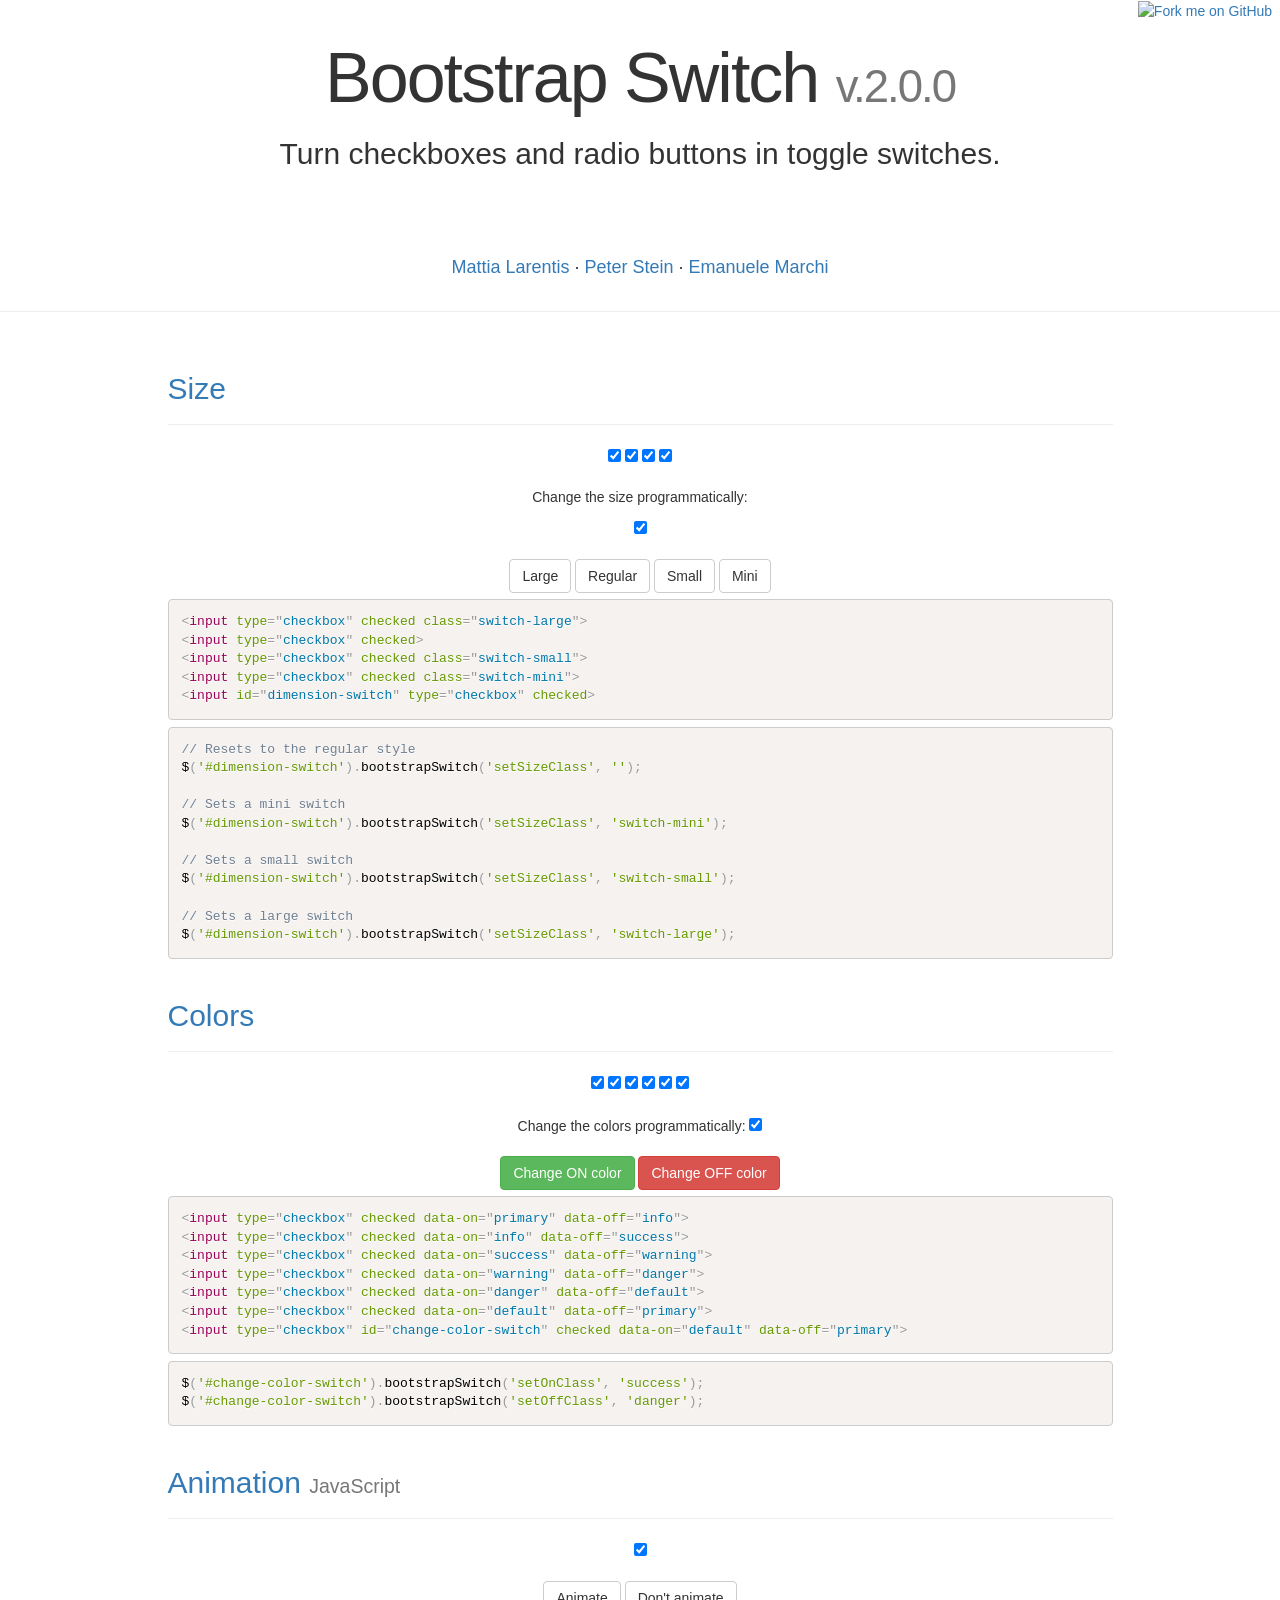
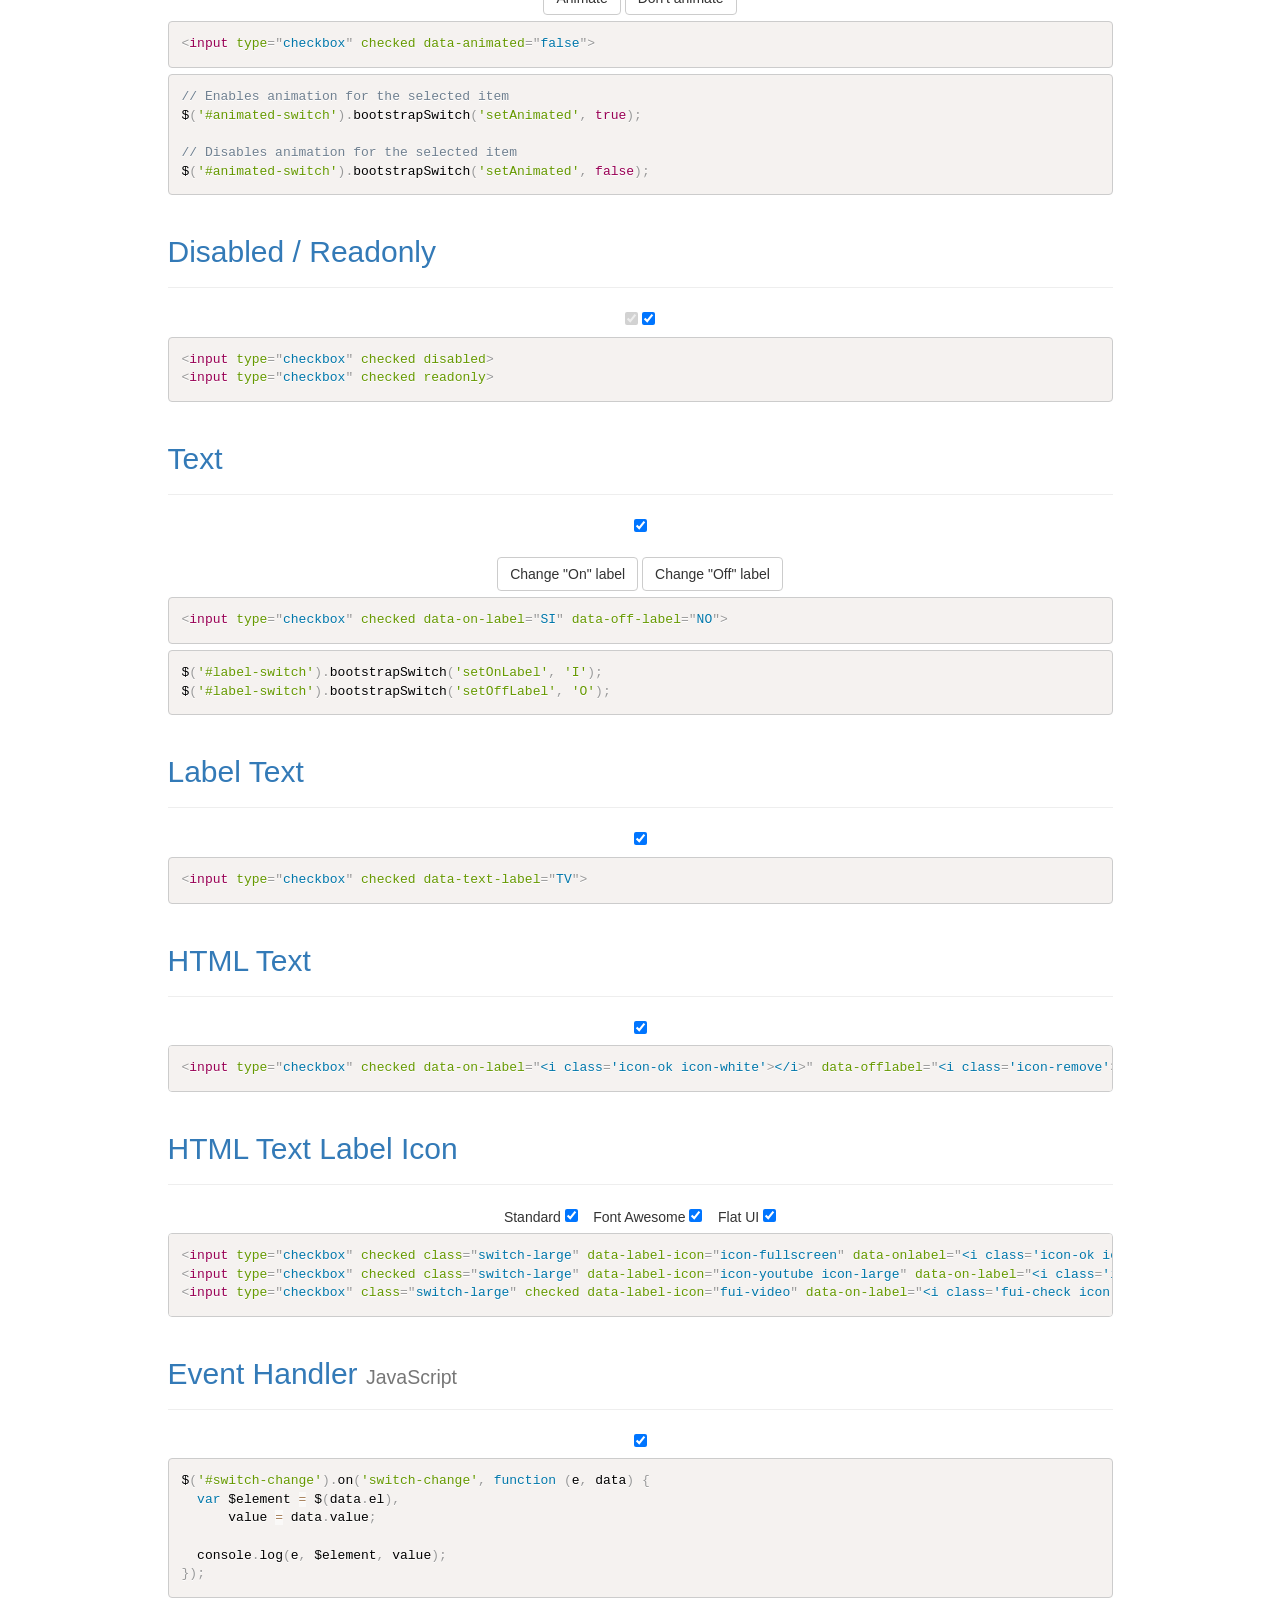
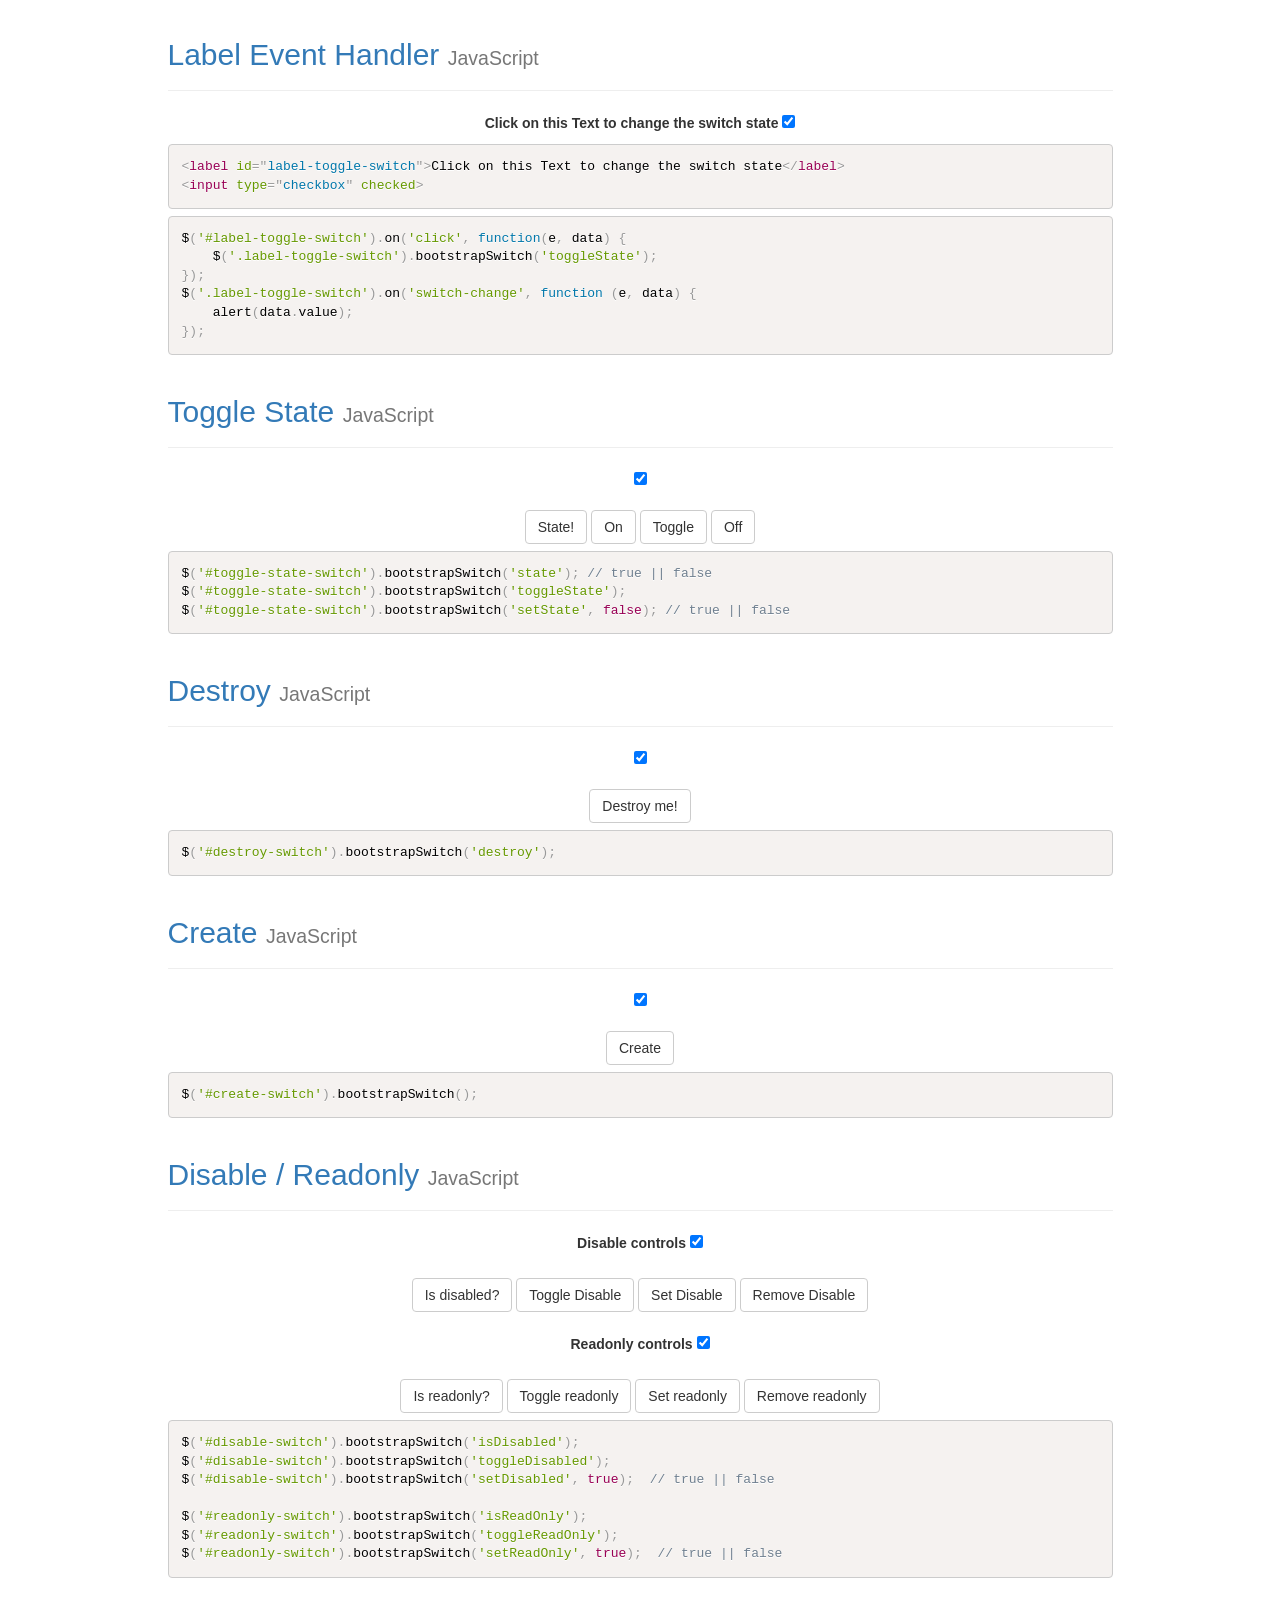
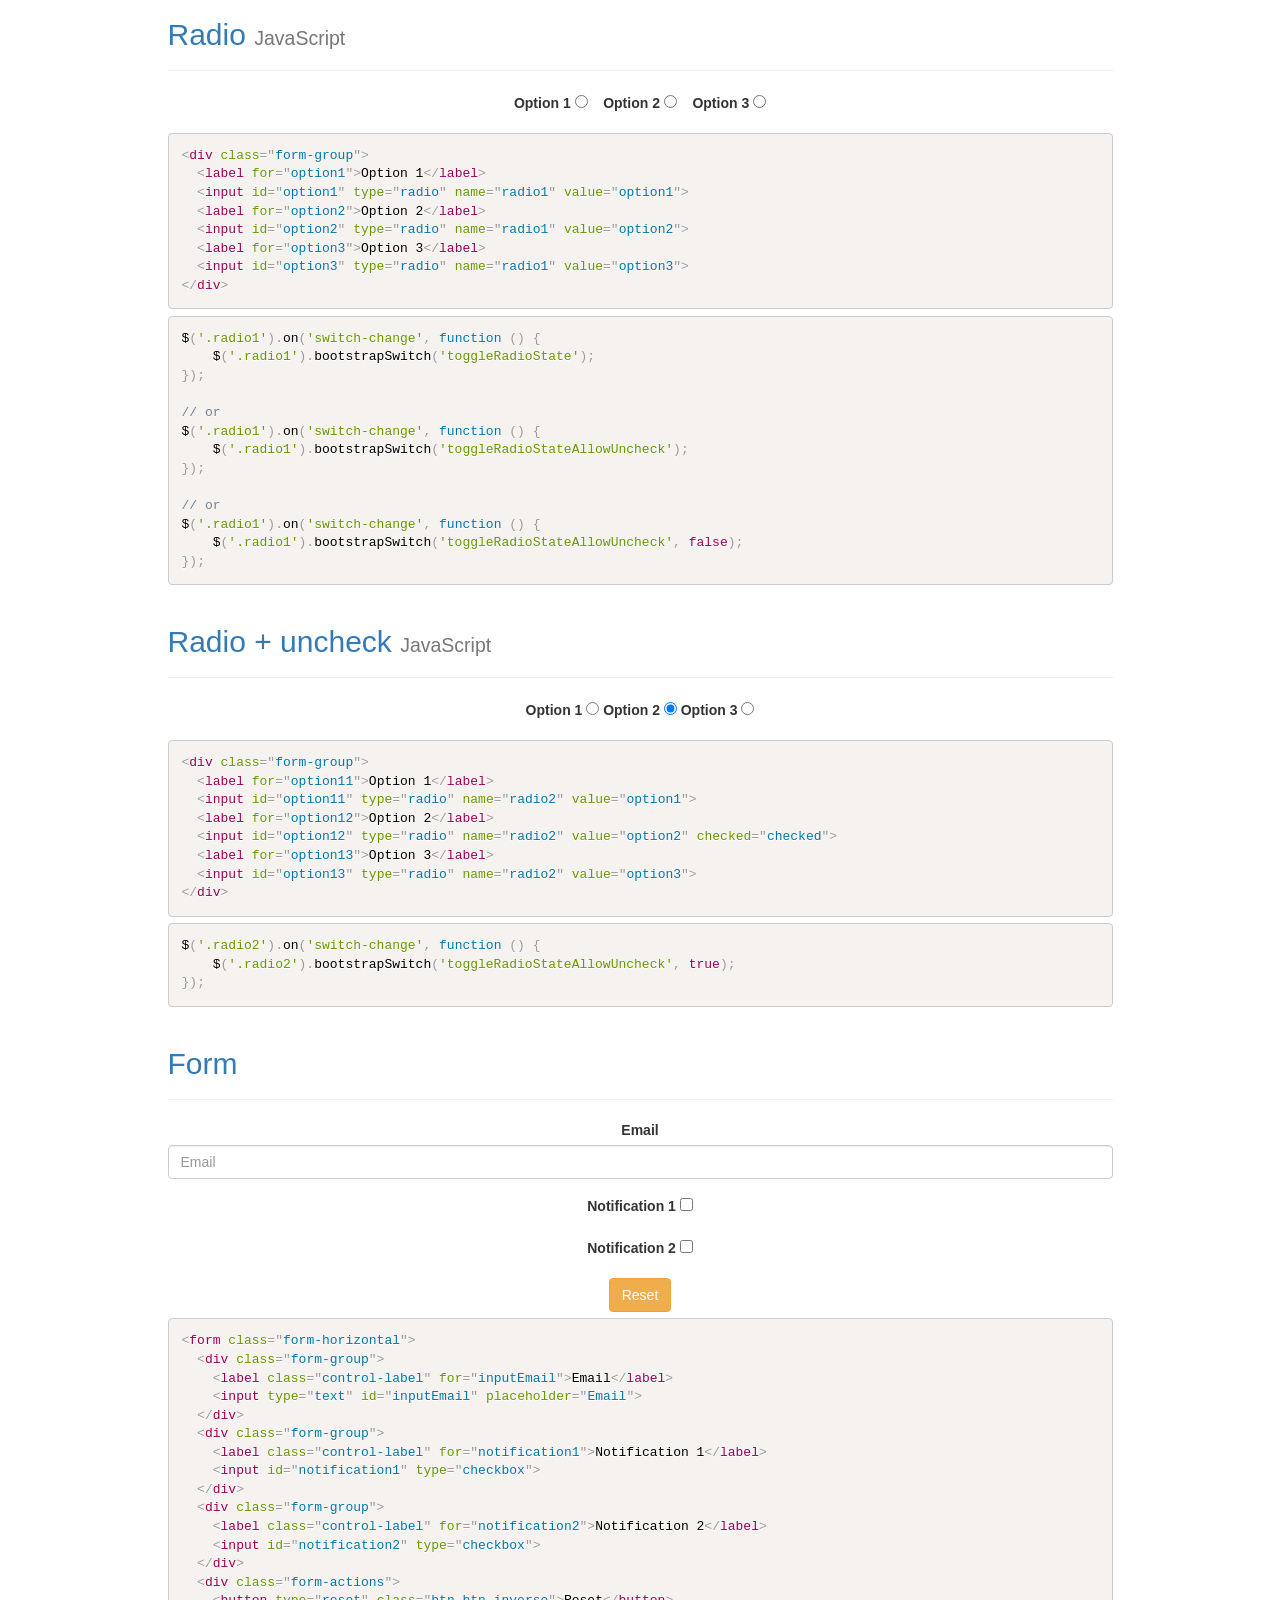
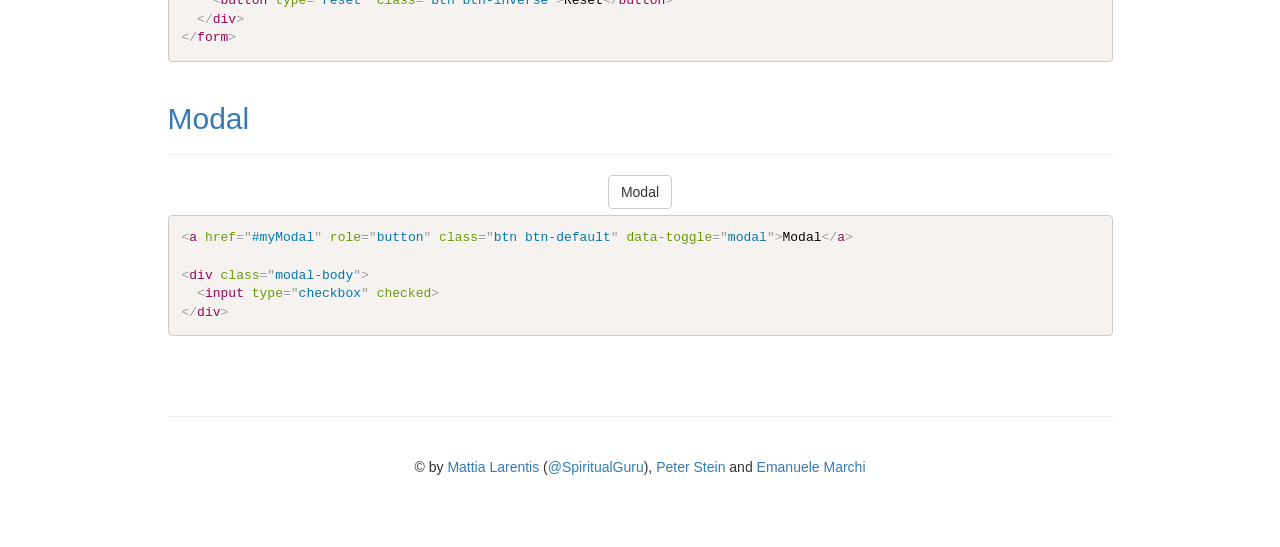
==== assets/bootstrap-switch-master/index.html @ 936e3fac "first commit with basic layout/architecture" ====
<!DOCTYPE html>
<html lang="en">
  <head>
    <meta charset="utf-8">
    <title>Bootstrap Switch by Mattia Larentis and Peter Stein</title>
    <meta name="description" content="Switches for radio buttons and checkboxes">
    <meta name="author" content="Mattia Larentis">
    <meta http-equiv="X-UA-Compatible" content="IE=edge,chrome=1" />
    <link rel="stylesheet" href="http://netdna.bootstrapcdn.com/bootstrap/3.0.3/css/bootstrap.min.css" />
    <link rel="stylesheet" href="build/css/bootstrap3/bootstrap-switch.css" />
    <link rel="stylesheet" href="http://netdna.bootstrapcdn.com/font-awesome/3.2.1/css/font-awesome.css">
    <link rel="stylesheet" href="http://bdmdesign.github.io/bootstrap-switch/static/stylesheets/flat-ui-fonts.css">
    <link rel="stylesheet" href="docs/vendor/prism.css">
    <link rel="stylesheet" href="docs/index.css">
    <script>
    var _gaq = _gaq || [];
    _gaq.push(['_setAccount', 'UA-43092768-1']);
    _gaq.push(['_trackPageview']);
    (function () {
      var ga = document.createElement('script');
      ga.type = 'text/javascript';
      ga.async = true;
      ga.src = ('https:' == document.location.protocol ? 'https://ssl' : 'http://www') + '.google-analytics.com/ga.js';
      var s = document.getElementsByTagName('script')[0];
      s.parentNode.insertBefore(ga, s);
    })();
    </script>
  </head>
  <body>
    <a href="https://github.com/nostalgiaz/bootstrap-switch" id="github"><img src="https://s3.amazonaws.com/github/ribbons/forkme_right_gray_6d6d6d.png" alt="Fork me on GitHub">
    </a>
    <header class="header">
      <div class="container">
        <h1>Bootstrap Switch <span class="small">v.2.0.0</span></h1>
        <h2>Turn checkboxes and radio buttons in toggle switches.</h2>
        <br>
        <iframe src="http://ghbtns.com/github-btn.html?user=nostalgiaz&amp;repo=bootstrap-switch&amp;type=watch&amp;count=true" allowtransparency="true" frameborder="0" scrolling="0" width="120" height="30"></iframe>
        <iframe src="http://ghbtns.com/github-btn.html?user=nostalgiaz&amp;repo=bootstrap-switch&amp;type=fork&amp;count=true" allowtransparency="true" frameborder="0" scrolling="0" width="110" height="30"></iframe>
        <iframe src="http://ghbtns.com/github-btn.html?user=nostalgiaz&amp;type=follow&amp;count=true" allowtransparency="true" frameborder="0" scrolling="0" width="190" height="30"></iframe>
        <iframe src="http://ghbtns.com/github-btn.html?user=LostCrew&amp;type=follow&amp;count=true" allowtransparency="true" frameborder="0" scrolling="0" width="170" height="30"></iframe>
        <iframe src="http://ghbtns.com/github-btn.html?user=BdMdesigN&amp;type=follow&amp;count=true" allowtransparency="true" frameborder="0" scrolling="0" width="170" height="30"></iframe>
        <br>
        <br>
        <p class="people">
          <a href="http://larentis.eu" target="_blank">Mattia Larentis</a> · <a href="http://www.bdmdesign.org/" target="_blank">Peter Stein</a> · <a href="http://www.lostcrew.it" target="_blank">Emanuele Marchi</a>
        </p>
      </div>
    </header>
    <hr>
    <div class="container">
    <div class="row">
      <div class="col-sm-10 col-sm-offset-1">
        <div class="page-header">
          <h2><a name="size" class="anchor" href="#size">Size</a></h2>
        </div>
        <div class="bs-docs-example">
          <input type="checkbox" checked class="switch-large">
          <input type="checkbox" checked>
          <input type="checkbox" checked class="switch-small">
          <input type="checkbox" checked class="switch-mini">
          <br>
          <br>
          <p>Change the size programmatically:</p>
          <input type="checkbox" id="dimension-switch" checked>
          <br>
          <br>
          <button id="btn-size-large-switch" class="btn btn-default">Large</button>
          <button id="btn-size-regular-switch" class="btn btn-default">Regular</button>
          <button id="btn-size-small-switch" class="btn btn-default">Small</button>
          <button id="btn-size-mini-switch" class="btn btn-default">Mini</button>
          <br>
        </div>
        <pre class="language-markup"><code>&lt;input type="checkbox" checked class="switch-large">
&lt;input type="checkbox" checked>
&lt;input type="checkbox" checked class="switch-small">
&lt;input type="checkbox" checked class="switch-mini">
&lt;input id="dimension-switch" type="checkbox" checked></code></pre>
        <pre class="language-javascript"><code>// Resets to the regular style
$('#dimension-switch').bootstrapSwitch('setSizeClass', '');

// Sets a mini switch
$('#dimension-switch').bootstrapSwitch('setSizeClass', 'switch-mini');

// Sets a small switch
$('#dimension-switch').bootstrapSwitch('setSizeClass', 'switch-small');

// Sets a large switch
$('#dimension-switch').bootstrapSwitch('setSizeClass', 'switch-large');</code></pre>
        <div class="page-header">
          <h2><a name="colors" class="anchor" href="#colors">Colors</a></h2>
        </div>
        <div class="bs-docs-example">
          <input type="checkbox" checked data-on="primary" data-off="info">
          <input type="checkbox" checked data-on="info" data-off="success">
          <input type="checkbox" checked data-on="success" data-off="warning">
          <input type="checkbox" checked data-on="warning" data-off="danger">
          <input type="checkbox" checked data-on="danger" data-off="default">
          <input type="checkbox" checked data-on="default" data-off="primary">
          <br>
          <br>
          <span>Change the colors programmatically:</span>
          <input type="checkbox" id="change-color-switch" checked data-on="default" data-off="primary">
          <br>
          <br>
          <button id="btn-color-on-switch" class="btn btn-success">Change ON color</button>
          <button id="btn-color-off-switch" class="btn btn-danger">Change OFF color</button>
        </div>
        <pre class="language-markup"><code>&lt;input type="checkbox" checked data-on="primary" data-off="info">
&lt;input type="checkbox" checked data-on="info" data-off="success">
&lt;input type="checkbox" checked data-on="success" data-off="warning">
&lt;input type="checkbox" checked data-on="warning" data-off="danger">
&lt;input type="checkbox" checked data-on="danger" data-off="default">
&lt;input type="checkbox" checked data-on="default" data-off="primary">
&lt;input type="checkbox" id="change-color-switch" checked data-on="default" data-off="primary"></code></pre>
        <pre class="language-javascript"><code>$('#change-color-switch').bootstrapSwitch('setOnClass', 'success');
$('#change-color-switch').bootstrapSwitch('setOffClass', 'danger');</code></pre>
          <div class="page-header">
            <h2><a name="animation" class="anchor" href="#animation">Animation <small>JavaScript</small></a></h2>
          </div>
          <div class="bs-docs-example">
            <input type="checkbox" id="animated-switch" checked data-animated="false">
            <br>
            <br>
            <button id="btn-animate-switch" class="btn btn-default">Animate</button>
            <button id="btn-dont-animate-switch" class="btn btn-default">Don't animate</button>
          </div>
          <pre class="language-markup"><code>&lt;input type="checkbox" checked data-animated="false"></code></pre>
         <pre class="language-javascript"><code>// Enables animation for the selected item
$('#animated-switch').bootstrapSwitch('setAnimated', true);

// Disables animation for the selected item
$('#animated-switch').bootstrapSwitch('setAnimated', false);</code></pre>
          <div class="page-header">
            <h2><a name="disabled" class="anchor" href="#disabled">Disabled / Readonly</a></h2>
          </div>
          <div class="bs-docs-example">
            <input type="checkbox" checked disabled>
            <input type="checkbox" checked readonly>
          </div>
          <pre class="language-markup"><code>&lt;input type="checkbox" checked disabled>
&lt;input type="checkbox" checked readonly></code></pre>
          <div class="page-header">
            <h2><a name="text" class="anchor" href="#text">Text</a></h2>
          </div>
          <div class="bs-docs-example">
            <input type="checkbox" id="label-switch" checked data-on-label="SI" data-off-label="NO">
            <br>
            <br>
            <button id="btn-label-on-switch" class="btn btn-default">Change "On" label</button>
            <button id="btn-label-off-switch" class="btn btn-default">Change "Off" label</button>
          </div>
          <pre class="language-markup"><code>&lt;input type="checkbox" checked data-on-label="SI" data-off-label="NO"></code></pre>
         <pre class="language-javascript"><code>$('#label-switch').bootstrapSwitch('setOnLabel', 'I');
$('#label-switch').bootstrapSwitch('setOffLabel', 'O');</code></pre>
          <div class="page-header">
            <h2><a name="label-text" class="anchor" href="#label-text">Label Text</a></h2>
          </div>
          <div class="bs-docs-example">
            <input type="checkbox" checked data-text-label="TV">
          </div>
          <pre class="language-markup"><code>&lt;input type="checkbox" checked data-text-label="TV"></code></pre>
         <div class="page-header">
           <h2><a name="html-text" class="anchor" href="#html-text">HTML Text</a></h2>
          </div>
          <div class="bs-docs-example">
            <input type="checkbox" checked data-on-label="<i class='icon-ok icon-white'></i>" data-off-label="<i class='icon-remove'></i>">
          </div>
          <pre class="language-markup"><code>&lt;input type="checkbox" checked data-on-label="&lt;i class='icon-ok icon-white'>&lt;/i>" data-offlabel="&lt;i class='icon-remove'>&lt;/i>"></code></pre>
          <div class="page-header">
            <h2><a name="html-text-label-icon" class="anchor" href="#html-text-label-icon">HTML Text Label Icon</a></h2>
          </div>
          <div class="bs-docs-example">
            Standard <input type="checkbox" checked class="switch-large" data-label-icon="icon-fullscreen" data-on-label="<i class='icon-ok icon-white'></i>" data-off-label="<i class='icon-remove'></i>"> &nbsp;&nbsp;
            Font Awesome <input type="checkbox" checked class="switch-large" data-label-icon="icon-youtube icon-large" data-on-label="<i class='icon-thumbs-up icon-white'></i>" data-off-label="<i class='icon-thumbs-down'></i>"> &nbsp;&nbsp;
            Flat UI <input type="checkbox" class="switch-large" checked data-label-icon="fui-video" data-on-label="<i class='fui-check icon-white'></i>" data-off-label="<i class='fui-cross'></i>">
          </div>
          <pre class="language-markup"><code>&lt;input type="checkbox" checked class="switch-large" data-label-icon="icon-fullscreen" data-onlabel="&lt;i class='icon-ok icon-white'>&lt;/i>" data-off-label="&lt;i class='icon-remove'>&lt;/i>">
&lt;input type="checkbox" checked class="switch-large" data-label-icon="icon-youtube icon-large" data-on-label="&lt;i class='icon-thumbs-up icon-white'>&lt;/i>" data-off-label="&lt;i class='icon-thumbs-down'>&lt;/i>">
&lt;input type="checkbox" class="switch-large" checked data-label-icon="fui-video" data-on-label="&lt;i class='fui-check icon-white'>&lt;/i>" data-off-label="&lt;i class='fui-cross'>&lt;/i>"></code></pre>
          <div class="page-header">
            <h2><a name="event-handler-javascript" class="anchor" href="#event-handler-javascript">Event Handler <small>JavaScript</small></a></h2>
          </div>
          <div class="bs-docs-example">
            <input type="checkbox" id="switch-change" checked>
          </div>
          <pre class="language-javascript"><code>$('#switch-change').on('switch-change', function (e, data) {
  var $element = $(data.el),
      value = data.value;

  console.log(e, $element, value);
});</code></pre>
          <div class="page-header">
            <h2><a name="label-event-handler-javascript" class="anchor" href="#label-event-handler-javascript">Label Event Handler <small>JavaScript</small></a></h2>
          </div>
          <div class="bs-docs-example">
            <label id="label-toggle-switch">Click on this Text to change the switch state</label>
            <input type="checkbox" checked class="label-toggle-switch">
          </div>
          <pre class="language-markup"><code>&lt;label id="label-toggle-switch">Click on this Text to change the switch state&lt;/label>
&lt;input type="checkbox" checked></code></pre>
          <pre class="language-javascript"><code>$('#label-toggle-switch').on('click', function(e, data) {
    $('.label-toggle-switch').bootstrapSwitch('toggleState');
});
$('.label-toggle-switch').on('switch-change', function (e, data) {
    alert(data.value);
});</code></pre>
          <div class="page-header">
            <h2><a name="toggle-state" class="anchor" href="#toggle-state">Toggle State <small>JavaScript</small></a></h2>
          </div>
          <div class="bs-docs-example">
            <input type="checkbox" id="toggle-state-switch" checked>
            <br>
            <br>
            <div id="toggle-state-switch-button-state" class="btn btn-default">State!</div>
            <div id="toggle-state-switch-button-on" class="btn btn-default">On</div>
            <div id="toggle-state-switch-button" class="btn btn-default">Toggle</div>
            <div id="toggle-state-switch-button-off" class="btn btn-default">Off</div>
          </div>
          <pre class="language-javascript"><code>$('#toggle-state-switch').bootstrapSwitch('state'); // true || false
$('#toggle-state-switch').bootstrapSwitch('toggleState');
$('#toggle-state-switch').bootstrapSwitch('setState', false); // true || false</code></pre>
          <div class="page-header">
            <h2><a name="destroy" class="anchor" href="#destroy">Destroy <small>JavaScript</small></a></h2>
          </div>
          <div class="bs-docs-example">
            <input type="checkbox" id="destroy-switch" checked >
            <br>
            <br>
            <button id="btn-destroy-switch" class="btn btn-default">Destroy me!</button>
          </div>
          <pre class="language-javascript"><code>$('#destroy-switch').bootstrapSwitch('destroy');</code></pre>
          <div class="page-header">
            <h2><a name="create" class="anchor" href="#create">Create <small>JavaScript</small></a></h2>
          </div>
          <div class="bs-docs-example">
            <input id="create-switch" type="checkbox" checked>
            <br>
            <br>
            <div id="btn-create" class="btn btn-default">Create</div>
          </div>
          <pre class="language-javascript"><code>$('#create-switch').bootstrapSwitch();</code></pre>
          <div class="page-header">
            <h2><a name="disabled-javascript" class="anchor" href="#disabled-javascript">Disable / Readonly <small>JavaScript</small></a></h2>
          </div>
          <div class="bs-docs-example">
            <label for="disable-switch">Disable controls</label>
            <input type="checkbox" id="disable-switch" checked>
            <br>
            <br>
            <button id="btn-disable-is" class="btn btn-default">Is disabled?</button>
            <button id="btn-disable-toggle" class="btn btn-default">Toggle Disable</button>
            <button id="btn-disable-set" class="btn btn-default">Set Disable</button>
            <button id="btn-disable-remove" class="btn btn-default">Remove Disable</button>
            <br>
            <br>
            <label for="readonly-switch">Readonly controls</label>
            <input type="checkbox" id="readonly-switch" checked>
            <br>
            <br>
            <button id="btn-readonly-is" class="btn btn-default">Is readonly?</button>
            <button id="btn-readonly-toggle" class="btn btn-default">Toggle readonly</button>
            <button id="btn-readonly-set" class="btn btn-default">Set readonly</button>
            <button id="btn-readonly-remove" class="btn btn-default">Remove readonly</button>
          </div>
          <pre class="language-javascript"><code>$('#disable-switch').bootstrapSwitch('isDisabled');
$('#disable-switch').bootstrapSwitch('toggleDisabled');
$('#disable-switch').bootstrapSwitch('setDisabled', true);  // true || false

$('#readonly-switch').bootstrapSwitch('isReadOnly');
$('#readonly-switch').bootstrapSwitch('toggleReadOnly');
$('#readonly-switch').bootstrapSwitch('setReadOnly', true);  // true || false</code></pre>
          <div class="page-header">
            <h2><a name="radio-javascript" class="anchor" href="#radio-javascript">Radio <small>JavaScript</small></a></h2>
          </div>
          <div class="bs-docs-example">
            <div class="form-group">
              <label for="option1">Option 1</label>
              <input id="option1" type="radio" name="radio1" value="option1" class="radio1 radio-no-uncheck"> &nbsp;&nbsp;
              <label for="option2">Option 2</label>
              <input id="option2" type="radio" name="radio1" value="option2" class="radio1 radio-no-uncheck"> &nbsp;&nbsp;
              <label for="option3">Option 3</label>
              <input id="option3" type="radio" name="radio1" value="option3" class="radio1 radio-no-uncheck">
            </div>
          </div>
          <pre class="language-markup"><code>&lt;div class="form-group">
  &lt;label for="option1">Option 1&lt;/label>
  &lt;input id="option1" type="radio" name="radio1" value="option1">
  &lt;label for="option2">Option 2&lt;/label>
  &lt;input id="option2" type="radio" name="radio1" value="option2">
  &lt;label for="option3">Option 3&lt;/label>
  &lt;input id="option3" type="radio" name="radio1" value="option3">
&lt;/div></code></pre>
          <pre class="language-javascript"><code>$('.radio1').on('switch-change', function () {
    $('.radio1').bootstrapSwitch('toggleRadioState');
});

// or
$('.radio1').on('switch-change', function () {
    $('.radio1').bootstrapSwitch('toggleRadioStateAllowUncheck');
});

// or
$('.radio1').on('switch-change', function () {
    $('.radio1').bootstrapSwitch('toggleRadioStateAllowUncheck', false);
});</code></pre>
          <div class="page-header">
            <h2><a name="radio-javascript-allow-uncheck" class="anchor" href="#radio-javascript-allow-uncheck">Radio + uncheck <small>JavaScript</small></a></h2>
          </div>
          <div class="bs-docs-example">
            <div class="form-group">
              <label for="option11">Option 1</label>
              <input id="option11" type="radio" name="radio2" value="option11" class="radio2">
              <label for="option12">Option 2</label>
              <input id="option12" type="radio" name="radio2" value="option12" checked="checked" class="radio2">
              <label for="option13">Option 3</label>
              <input id="option13" type="radio" name="radio2" value="option13" class="radio2">
            </div>
          </div>
          <pre class="language-markup"><code>&lt;div class="form-group">
  &lt;label for="option11">Option 1&lt;/label>
  &lt;input id="option11" type="radio" name="radio2" value="option1">
  &lt;label for="option12">Option 2&lt;/label>
  &lt;input id="option12" type="radio" name="radio2" value="option2" checked="checked">
  &lt;label for="option13">Option 3&lt;/label>
  &lt;input id="option13" type="radio" name="radio2" value="option3">
&lt;/div></code></pre>
          <pre class="language-javascript"><code>$('.radio2').on('switch-change', function () {
    $('.radio2').bootstrapSwitch('toggleRadioStateAllowUncheck', true);
});</code></pre>
          <div class="page-header">
            <h2><a name="form" class="anchor" href="#form">Form</a></h2>
          </div>
          <div class="bs-docs-example">
            <form class="clearfix" role="form">
              <div class="form-group">
                <label class="control-label" for="inputEmail">Email</label>
                <input type="text" id="inputEmail" placeholder="Email" class="form-control">
              </div>
              <div class="form-group">
                <label class="control-label" for="notification1">Notification 1</label>
                <input id="notification1" type="checkbox">
              </div>
              <div class="form-group">
                <label class="control-label" for="notification2">Notification 2</label>
                <input id="notification2" type="checkbox">
              </div>
              <div class="form-actions">
                <button type="reset" class="btn btn-default btn-warning">Reset</button>
              </div>
            </form>
            <div ></div>
          </div>
          <pre class="language-markup"><code>&lt;form class="form-horizontal">
  &lt;div class="form-group">
    &lt;label class="control-label" for="inputEmail">Email&lt;/label>
    &lt;input type="text" id="inputEmail" placeholder="Email">
  &lt;/div>
  &lt;div class="form-group">
    &lt;label class="control-label" for="notification1">Notification 1&lt;/label>
    &lt;input id="notification1" type="checkbox">
  &lt;/div>
  &lt;div class="form-group">
    &lt;label class="control-label" for="notification2">Notification 2&lt;/label>
    &lt;input id="notification2" type="checkbox">
  &lt;/div>
  &lt;div class="form-actions">
    &lt;button type="reset" class="btn btn-inverse">Reset&lt;/button>
  &lt;/div>
&lt;/form></code></pre>
        <div class="page-header">
          <h2><a name="modal" class="anchor" href="#modal">Modal</a></h2>
        </div>
        <div class="bs-docs-example">
          <a href="#myModal" role="button" class="btn btn-default" data-toggle="modal">Modal</a>
        </div>
        <pre class="language-markup"><code>&lt;a href="#myModal" role="button" class="btn btn-default" data-toggle="modal">Modal&lt;/a>

&lt;div class="modal-body">
  &lt;input type="checkbox" checked>
&lt;/div></code></pre>
        <footer class="footer">
          <p>&copy; by <a href="http://larentis.eu" target="_blank">Mattia Larentis</a> (<a href="https://twitter.com/SpiritualGuru">@SpiritualGuru</a>), <a href="http://www.bdmdesign.org/" target="_blank">Peter Stein</a> and <a href="http://www.lostcrew.it/" target="_blank">Emanuele Marchi</a></p>
        </footer>
      </div>
    </div>
  </div>
  <div id="myModal" class="modal fade" tabindex="-1" role="dialog" aria-hidden="true">
    <div class="modal-dialog">
      <div class="modal-content">
        <div class="modal-header">
          <button type="button" class="close" data-dismiss="modal" aria-hidden="true">&times;</button>
          <h3>Modal</h3>
        </div>
        <div class="modal-body">
          <input type="checkbox" checked>
        </div>
        <div class="modal-footer">
          <button class="btn btn-default" data-dismiss="modal" aria-hidden="true">Close</button>
        </div>
      </div>
    </div>
  </div>
  <script src="http://ajax.googleapis.com/ajax/libs/jquery/1.9.1/jquery.min.js"></script>
  <script src="http://netdna.bootstrapcdn.com/bootstrap/3.0.3/js/bootstrap.min.js"></script>
  <script src="build/js/bootstrap-switch.js"></script>
  <script src="docs/vendor/prism.js"></script>
  <script src="docs/index.js"></script>
  </body>
</html>
---- assets/bootstrap-switch-master/docs/vendor/prism.css ----
/**
 * prism.js default theme for JavaScript, CSS and HTML
 * Based on dabblet (http://dabblet.com)
 * @author Lea Verou
 */

code[class*="language-"],
pre[class*="language-"] {
  color: black;
  text-shadow: 0 1px white;
  font-family: Consolas, Monaco, 'Andale Mono', monospace;
  direction: ltr;
  text-align: left;
  white-space: pre;
  word-spacing: normal;

  -moz-tab-size: 4;
  -o-tab-size: 4;
  tab-size: 4;

  -webkit-hyphens: none;
  -moz-hyphens: none;
  -ms-hyphens: none;
  hyphens: none;
}

@media print {
  code[class*="language-"],
  pre[class*="language-"] {
    text-shadow: none;
  }
}

/* Code blocks */
pre[class*="language-"] {
  padding: 1em;
  margin: .5em 0;
  overflow: auto;
}

:not(pre) > code[class*="language-"],
pre[class*="language-"] {
  background: #f5f2f0;
}

/* Inline code */
:not(pre) > code[class*="language-"] {
  padding: .1em;
  border-radius: .3em;
}

.token.comment,
.token.prolog,
.token.doctype,
.token.cdata {
  color: slategray;
}

.token.punctuation {
  color: #999;
}

.namespace {
  opacity: .7;
}

.token.property,
.token.tag,
.token.boolean,
.token.number {
  color: #905;
}

.token.selector,
.token.attr-name,
.token.string {
  color: #690;
}

.token.operator,
.token.entity,
.token.url,
.language-css .token.string,
.style .token.string {
  color: #a67f59;
  background: hsla(0,0%,100%,.5);
}

.token.atrule,
.token.attr-value,
.token.keyword {
  color: #07a;
}


.token.regex,
.token.important {
  color: #e90;
}

.token.important {
  font-weight: bold;
}

.token.entity {
  cursor: help;
}
---- assets/bootstrap-switch-master/docs/index.css ----
body {
  padding-top: 20px;
  padding-bottom: 20px;
  text-align: center;
}

h1 {
  font-size: 5em;
  letter-spacing: -2px;
}

.header {
}

.people {
  font-size: 18px;
}

.page-header {
  text-align: left;
}

#github {
  display: block;
  position: fixed;
  width: 150px;
  height: 150px;
  top: 0;
  right: 0;
  z-index: 150;
}

.footer {
  border-top: 1px solid #eee;
  margin-top: 80px;
  padding-top: 40px;
  padding-bottom: 40px;
}
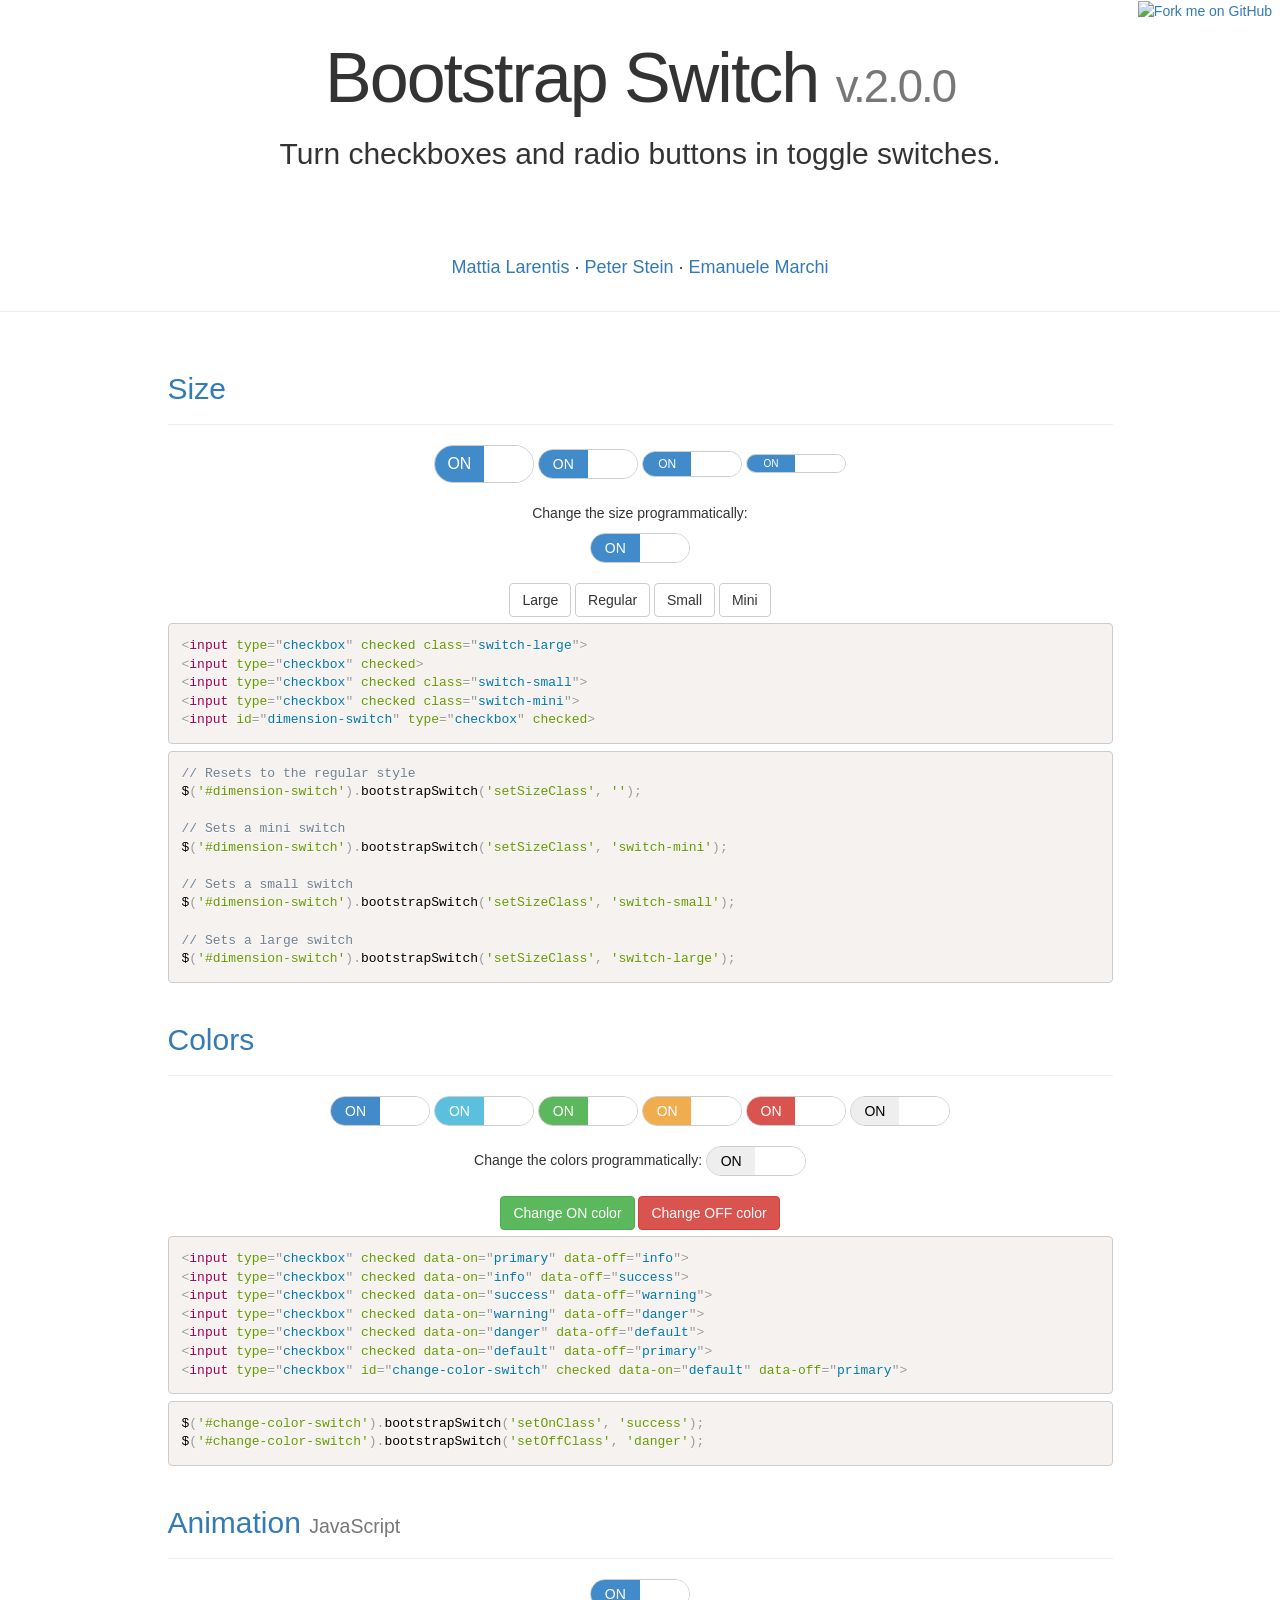
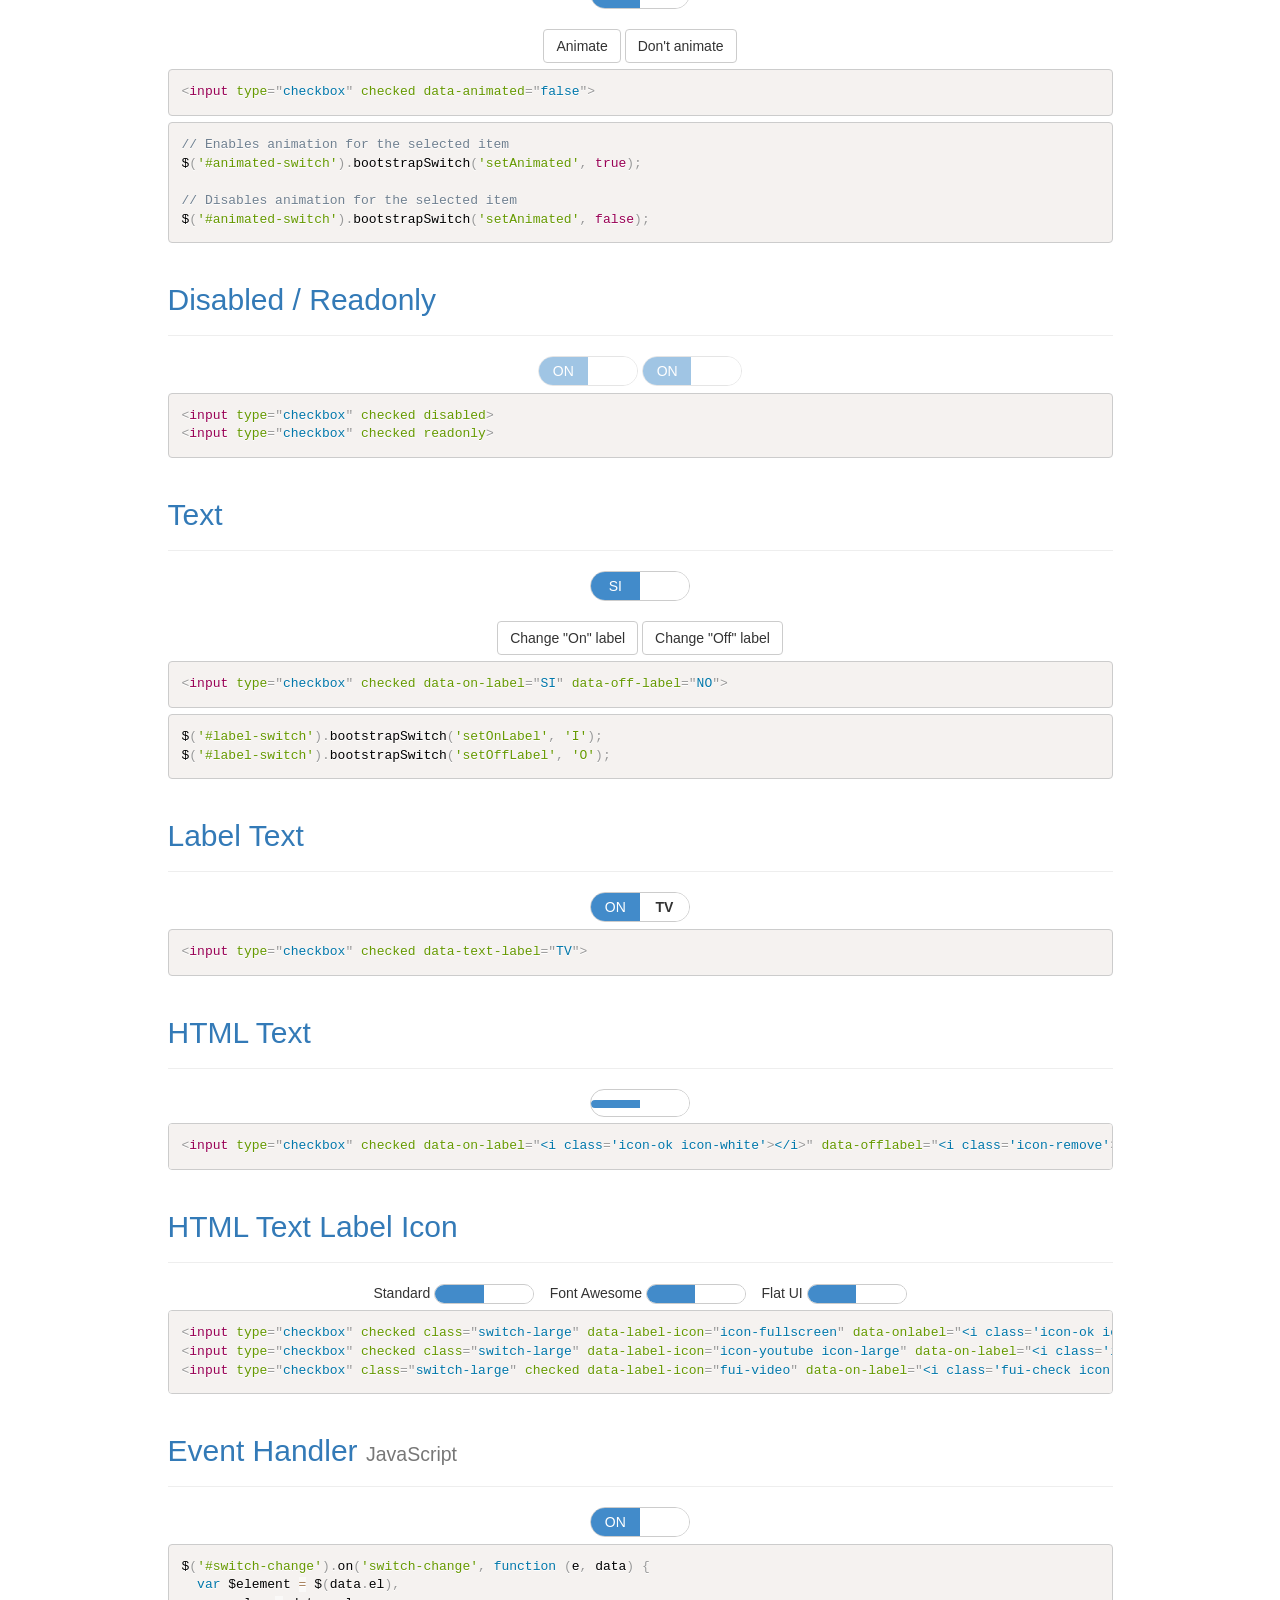
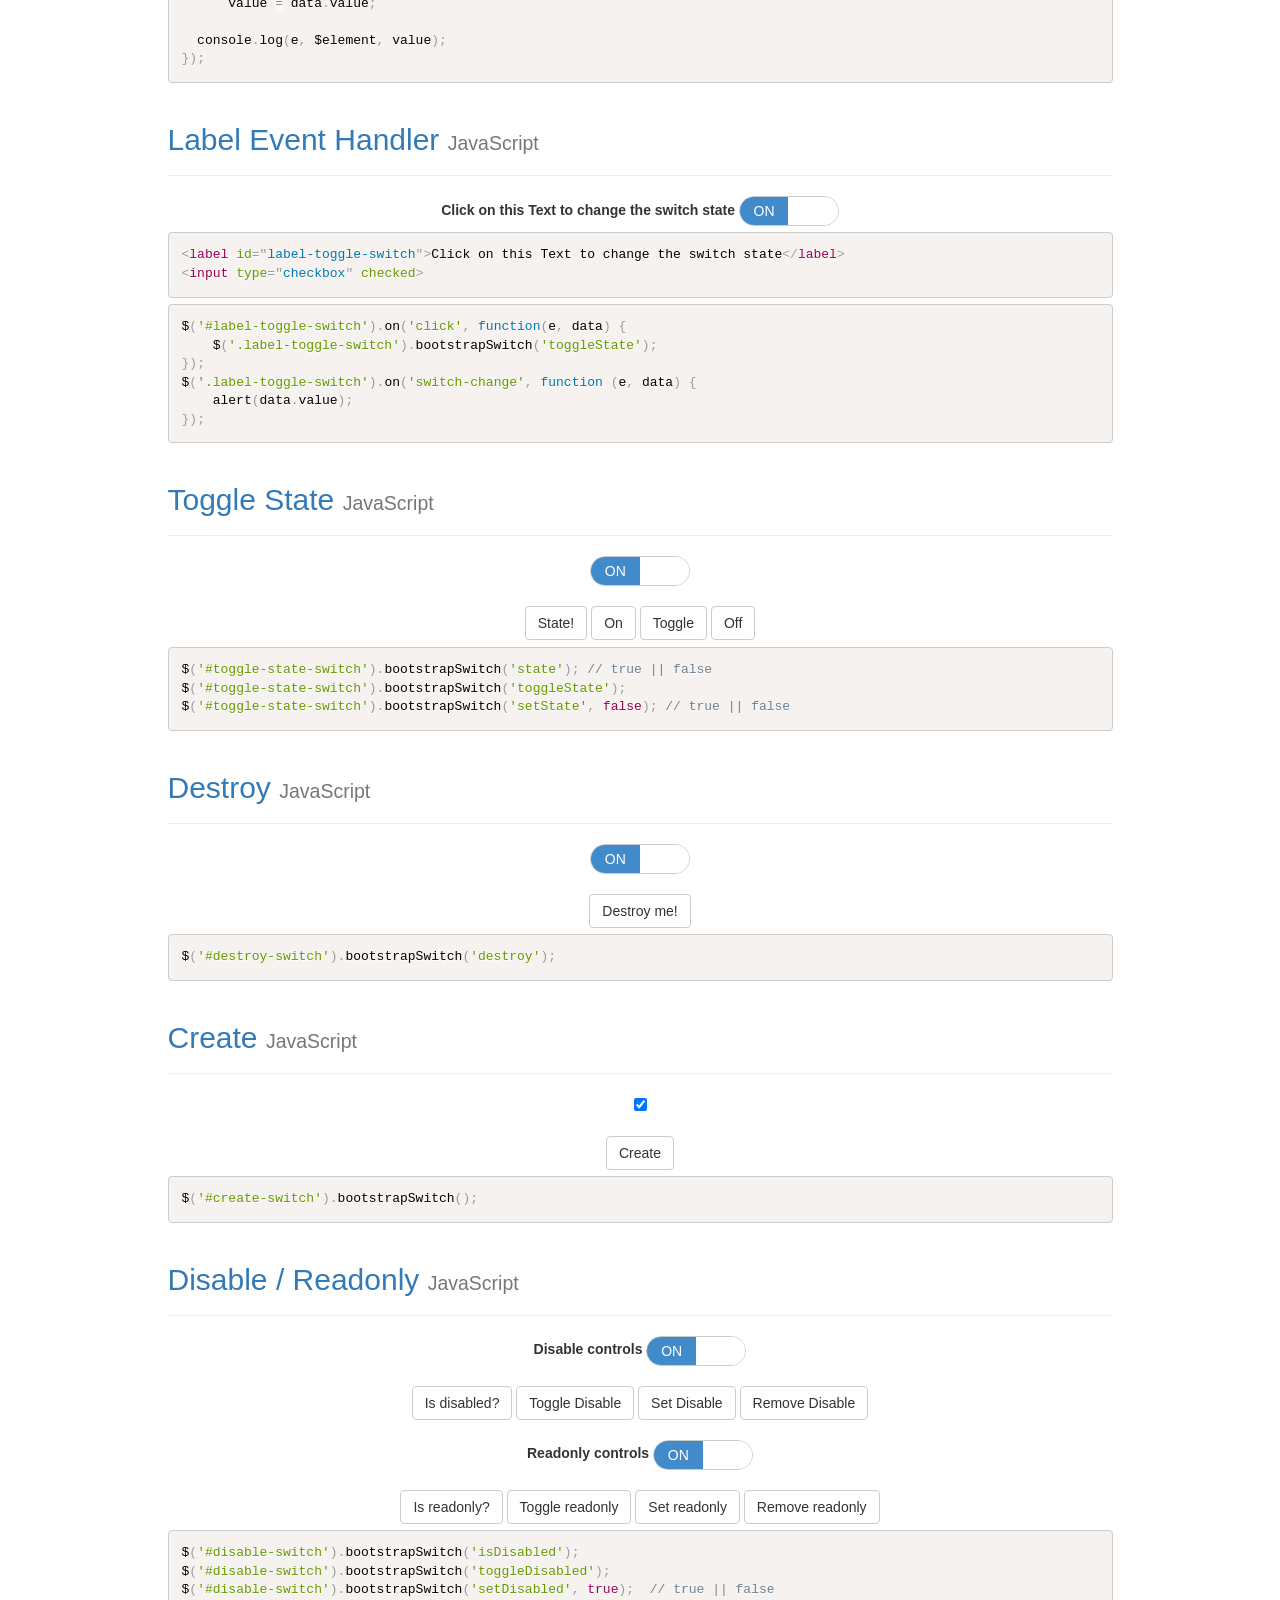
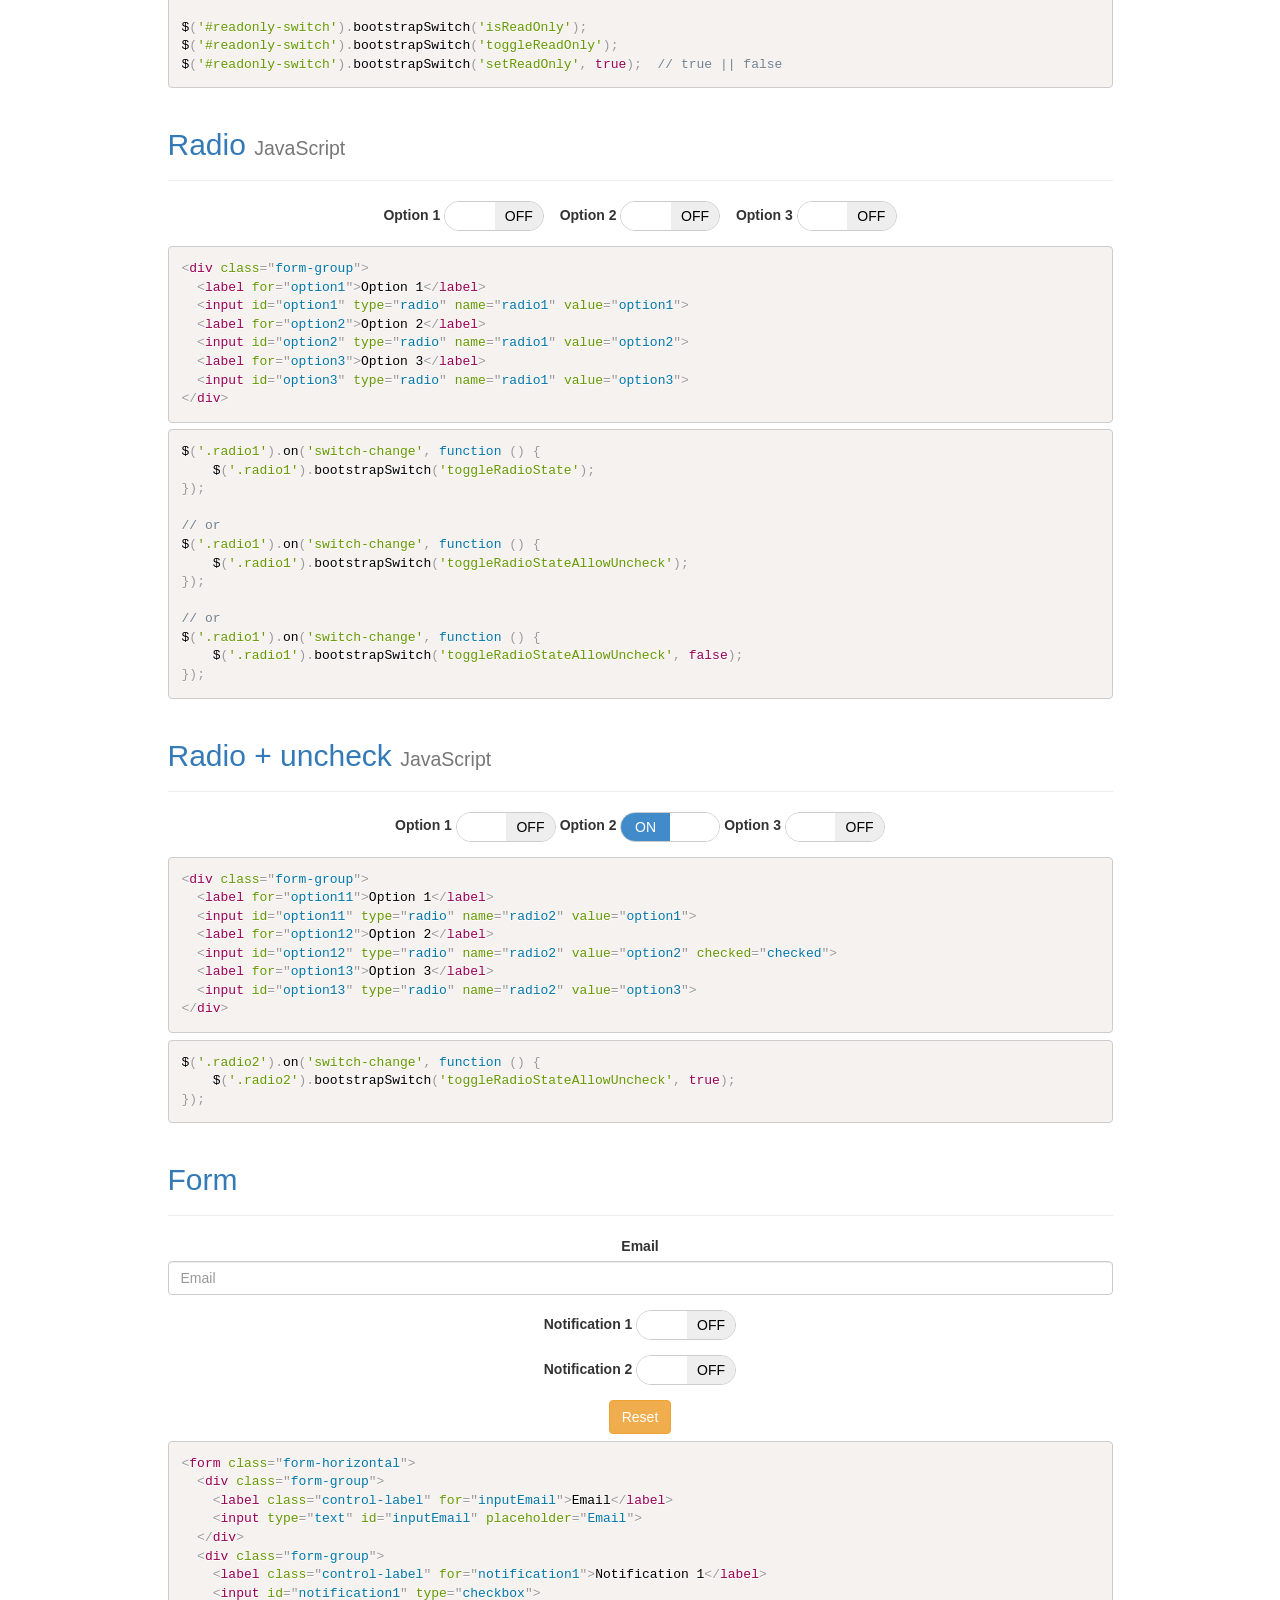
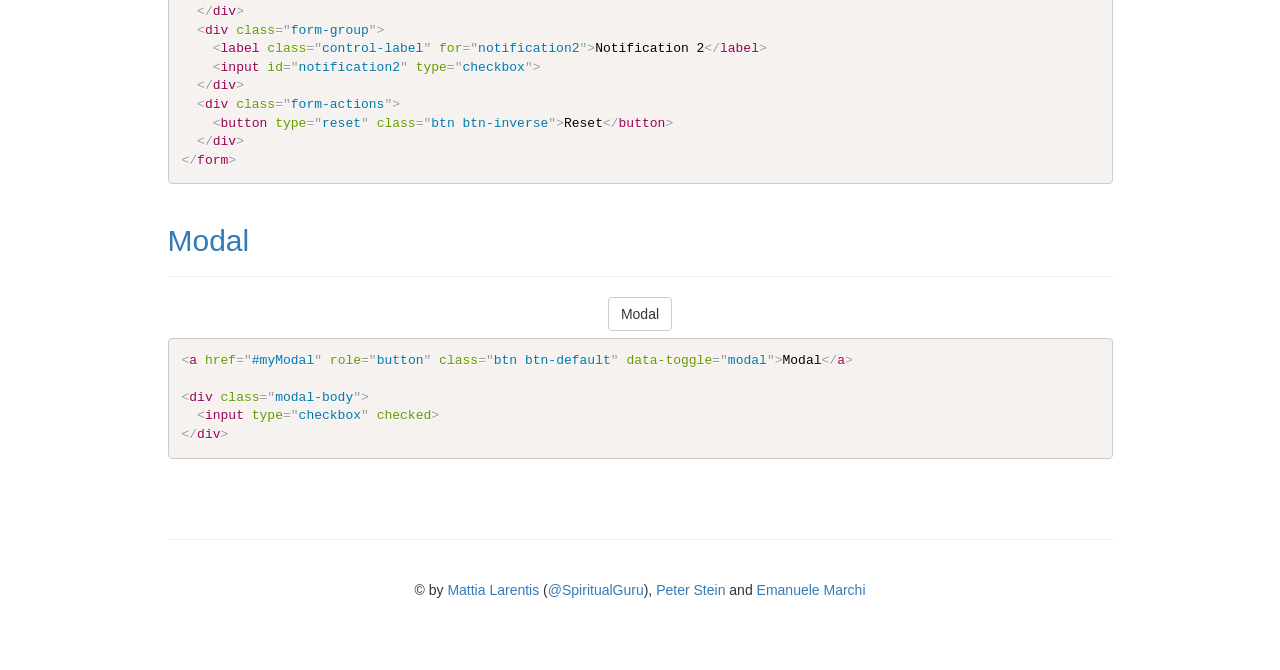
==== commit d6964b75: "pages linked by arslan" ====
--- a/assets/bootstrap-switch-master/index.html
+++ b/assets/bootstrap-switch-master/index.html
@@ -1,409 +1,409 @@
-<!DOCTYPE html>
-<html lang="en">
-  <head>
-    <meta charset="utf-8">
-    <title>Bootstrap Switch by Mattia Larentis and Peter Stein</title>
-    <meta name="description" content="Switches for radio buttons and checkboxes">
-    <meta name="author" content="Mattia Larentis">
-    <meta http-equiv="X-UA-Compatible" content="IE=edge,chrome=1" />
-    <link rel="stylesheet" href="http://netdna.bootstrapcdn.com/bootstrap/3.0.3/css/bootstrap.min.css" />
-    <link rel="stylesheet" href="build/css/bootstrap3/bootstrap-switch.css" />
-    <link rel="stylesheet" href="http://netdna.bootstrapcdn.com/font-awesome/3.2.1/css/font-awesome.css">
-    <link rel="stylesheet" href="http://bdmdesign.github.io/bootstrap-switch/static/stylesheets/flat-ui-fonts.css">
-    <link rel="stylesheet" href="docs/vendor/prism.css">
-    <link rel="stylesheet" href="docs/index.css">
-    <script>
-    var _gaq = _gaq || [];
-    _gaq.push(['_setAccount', 'UA-43092768-1']);
-    _gaq.push(['_trackPageview']);
-    (function () {
-      var ga = document.createElement('script');
-      ga.type = 'text/javascript';
-      ga.async = true;
-      ga.src = ('https:' == document.location.protocol ? 'https://ssl' : 'http://www') + '.google-analytics.com/ga.js';
-      var s = document.getElementsByTagName('script')[0];
-      s.parentNode.insertBefore(ga, s);
-    })();
-    </script>
-  </head>
-  <body>
-    <a href="https://github.com/nostalgiaz/bootstrap-switch" id="github"><img src="https://s3.amazonaws.com/github/ribbons/forkme_right_gray_6d6d6d.png" alt="Fork me on GitHub">
-    </a>
-    <header class="header">
-      <div class="container">
-        <h1>Bootstrap Switch <span class="small">v.2.0.0</span></h1>
-        <h2>Turn checkboxes and radio buttons in toggle switches.</h2>
-        <br>
-        <iframe src="http://ghbtns.com/github-btn.html?user=nostalgiaz&amp;repo=bootstrap-switch&amp;type=watch&amp;count=true" allowtransparency="true" frameborder="0" scrolling="0" width="120" height="30"></iframe>
-        <iframe src="http://ghbtns.com/github-btn.html?user=nostalgiaz&amp;repo=bootstrap-switch&amp;type=fork&amp;count=true" allowtransparency="true" frameborder="0" scrolling="0" width="110" height="30"></iframe>
-        <iframe src="http://ghbtns.com/github-btn.html?user=nostalgiaz&amp;type=follow&amp;count=true" allowtransparency="true" frameborder="0" scrolling="0" width="190" height="30"></iframe>
-        <iframe src="http://ghbtns.com/github-btn.html?user=LostCrew&amp;type=follow&amp;count=true" allowtransparency="true" frameborder="0" scrolling="0" width="170" height="30"></iframe>
-        <iframe src="http://ghbtns.com/github-btn.html?user=BdMdesigN&amp;type=follow&amp;count=true" allowtransparency="true" frameborder="0" scrolling="0" width="170" height="30"></iframe>
-        <br>
-        <br>
-        <p class="people">
-          <a href="http://larentis.eu" target="_blank">Mattia Larentis</a> · <a href="http://www.bdmdesign.org/" target="_blank">Peter Stein</a> · <a href="http://www.lostcrew.it" target="_blank">Emanuele Marchi</a>
-        </p>
-      </div>
-    </header>
-    <hr>
-    <div class="container">
-    <div class="row">
-      <div class="col-sm-10 col-sm-offset-1">
-        <div class="page-header">
-          <h2><a name="size" class="anchor" href="#size">Size</a></h2>
-        </div>
-        <div class="bs-docs-example">
-          <input type="checkbox" checked class="switch-large">
-          <input type="checkbox" checked>
-          <input type="checkbox" checked class="switch-small">
-          <input type="checkbox" checked class="switch-mini">
-          <br>
-          <br>
-          <p>Change the size programmatically:</p>
-          <input type="checkbox" id="dimension-switch" checked>
-          <br>
-          <br>
-          <button id="btn-size-large-switch" class="btn btn-default">Large</button>
-          <button id="btn-size-regular-switch" class="btn btn-default">Regular</button>
-          <button id="btn-size-small-switch" class="btn btn-default">Small</button>
-          <button id="btn-size-mini-switch" class="btn btn-default">Mini</button>
-          <br>
-        </div>
-        <pre class="language-markup"><code>&lt;input type="checkbox" checked class="switch-large">
-&lt;input type="checkbox" checked>
-&lt;input type="checkbox" checked class="switch-small">
-&lt;input type="checkbox" checked class="switch-mini">
-&lt;input id="dimension-switch" type="checkbox" checked></code></pre>
-        <pre class="language-javascript"><code>// Resets to the regular style
-$('#dimension-switch').bootstrapSwitch('setSizeClass', '');
-
-// Sets a mini switch
-$('#dimension-switch').bootstrapSwitch('setSizeClass', 'switch-mini');
-
-// Sets a small switch
-$('#dimension-switch').bootstrapSwitch('setSizeClass', 'switch-small');
-
-// Sets a large switch
-$('#dimension-switch').bootstrapSwitch('setSizeClass', 'switch-large');</code></pre>
-        <div class="page-header">
-          <h2><a name="colors" class="anchor" href="#colors">Colors</a></h2>
-        </div>
-        <div class="bs-docs-example">
-          <input type="checkbox" checked data-on="primary" data-off="info">
-          <input type="checkbox" checked data-on="info" data-off="success">
-          <input type="checkbox" checked data-on="success" data-off="warning">
-          <input type="checkbox" checked data-on="warning" data-off="danger">
-          <input type="checkbox" checked data-on="danger" data-off="default">
-          <input type="checkbox" checked data-on="default" data-off="primary">
-          <br>
-          <br>
-          <span>Change the colors programmatically:</span>
-          <input type="checkbox" id="change-color-switch" checked data-on="default" data-off="primary">
-          <br>
-          <br>
-          <button id="btn-color-on-switch" class="btn btn-success">Change ON color</button>
-          <button id="btn-color-off-switch" class="btn btn-danger">Change OFF color</button>
-        </div>
-        <pre class="language-markup"><code>&lt;input type="checkbox" checked data-on="primary" data-off="info">
-&lt;input type="checkbox" checked data-on="info" data-off="success">
-&lt;input type="checkbox" checked data-on="success" data-off="warning">
-&lt;input type="checkbox" checked data-on="warning" data-off="danger">
-&lt;input type="checkbox" checked data-on="danger" data-off="default">
-&lt;input type="checkbox" checked data-on="default" data-off="primary">
-&lt;input type="checkbox" id="change-color-switch" checked data-on="default" data-off="primary"></code></pre>
-        <pre class="language-javascript"><code>$('#change-color-switch').bootstrapSwitch('setOnClass', 'success');
-$('#change-color-switch').bootstrapSwitch('setOffClass', 'danger');</code></pre>
-          <div class="page-header">
-            <h2><a name="animation" class="anchor" href="#animation">Animation <small>JavaScript</small></a></h2>
-          </div>
-          <div class="bs-docs-example">
-            <input type="checkbox" id="animated-switch" checked data-animated="false">
-            <br>
-            <br>
-            <button id="btn-animate-switch" class="btn btn-default">Animate</button>
-            <button id="btn-dont-animate-switch" class="btn btn-default">Don't animate</button>
-          </div>
-          <pre class="language-markup"><code>&lt;input type="checkbox" checked data-animated="false"></code></pre>
-         <pre class="language-javascript"><code>// Enables animation for the selected item
-$('#animated-switch').bootstrapSwitch('setAnimated', true);
-
-// Disables animation for the selected item
-$('#animated-switch').bootstrapSwitch('setAnimated', false);</code></pre>
-          <div class="page-header">
-            <h2><a name="disabled" class="anchor" href="#disabled">Disabled / Readonly</a></h2>
-          </div>
-          <div class="bs-docs-example">
-            <input type="checkbox" checked disabled>
-            <input type="checkbox" checked readonly>
-          </div>
-          <pre class="language-markup"><code>&lt;input type="checkbox" checked disabled>
-&lt;input type="checkbox" checked readonly></code></pre>
-          <div class="page-header">
-            <h2><a name="text" class="anchor" href="#text">Text</a></h2>
-          </div>
-          <div class="bs-docs-example">
-            <input type="checkbox" id="label-switch" checked data-on-label="SI" data-off-label="NO">
-            <br>
-            <br>
-            <button id="btn-label-on-switch" class="btn btn-default">Change "On" label</button>
-            <button id="btn-label-off-switch" class="btn btn-default">Change "Off" label</button>
-          </div>
-          <pre class="language-markup"><code>&lt;input type="checkbox" checked data-on-label="SI" data-off-label="NO"></code></pre>
-         <pre class="language-javascript"><code>$('#label-switch').bootstrapSwitch('setOnLabel', 'I');
-$('#label-switch').bootstrapSwitch('setOffLabel', 'O');</code></pre>
-          <div class="page-header">
-            <h2><a name="label-text" class="anchor" href="#label-text">Label Text</a></h2>
-          </div>
-          <div class="bs-docs-example">
-            <input type="checkbox" checked data-text-label="TV">
-          </div>
-          <pre class="language-markup"><code>&lt;input type="checkbox" checked data-text-label="TV"></code></pre>
-         <div class="page-header">
-           <h2><a name="html-text" class="anchor" href="#html-text">HTML Text</a></h2>
-          </div>
-          <div class="bs-docs-example">
-            <input type="checkbox" checked data-on-label="<i class='icon-ok icon-white'></i>" data-off-label="<i class='icon-remove'></i>">
-          </div>
-          <pre class="language-markup"><code>&lt;input type="checkbox" checked data-on-label="&lt;i class='icon-ok icon-white'>&lt;/i>" data-offlabel="&lt;i class='icon-remove'>&lt;/i>"></code></pre>
-          <div class="page-header">
-            <h2><a name="html-text-label-icon" class="anchor" href="#html-text-label-icon">HTML Text Label Icon</a></h2>
-          </div>
-          <div class="bs-docs-example">
-            Standard <input type="checkbox" checked class="switch-large" data-label-icon="icon-fullscreen" data-on-label="<i class='icon-ok icon-white'></i>" data-off-label="<i class='icon-remove'></i>"> &nbsp;&nbsp;
-            Font Awesome <input type="checkbox" checked class="switch-large" data-label-icon="icon-youtube icon-large" data-on-label="<i class='icon-thumbs-up icon-white'></i>" data-off-label="<i class='icon-thumbs-down'></i>"> &nbsp;&nbsp;
-            Flat UI <input type="checkbox" class="switch-large" checked data-label-icon="fui-video" data-on-label="<i class='fui-check icon-white'></i>" data-off-label="<i class='fui-cross'></i>">
-          </div>
-          <pre class="language-markup"><code>&lt;input type="checkbox" checked class="switch-large" data-label-icon="icon-fullscreen" data-onlabel="&lt;i class='icon-ok icon-white'>&lt;/i>" data-off-label="&lt;i class='icon-remove'>&lt;/i>">
-&lt;input type="checkbox" checked class="switch-large" data-label-icon="icon-youtube icon-large" data-on-label="&lt;i class='icon-thumbs-up icon-white'>&lt;/i>" data-off-label="&lt;i class='icon-thumbs-down'>&lt;/i>">
-&lt;input type="checkbox" class="switch-large" checked data-label-icon="fui-video" data-on-label="&lt;i class='fui-check icon-white'>&lt;/i>" data-off-label="&lt;i class='fui-cross'>&lt;/i>"></code></pre>
-          <div class="page-header">
-            <h2><a name="event-handler-javascript" class="anchor" href="#event-handler-javascript">Event Handler <small>JavaScript</small></a></h2>
-          </div>
-          <div class="bs-docs-example">
-            <input type="checkbox" id="switch-change" checked>
-          </div>
-          <pre class="language-javascript"><code>$('#switch-change').on('switch-change', function (e, data) {
-  var $element = $(data.el),
-      value = data.value;
-
-  console.log(e, $element, value);
-});</code></pre>
-          <div class="page-header">
-            <h2><a name="label-event-handler-javascript" class="anchor" href="#label-event-handler-javascript">Label Event Handler <small>JavaScript</small></a></h2>
-          </div>
-          <div class="bs-docs-example">
-            <label id="label-toggle-switch">Click on this Text to change the switch state</label>
-            <input type="checkbox" checked class="label-toggle-switch">
-          </div>
-          <pre class="language-markup"><code>&lt;label id="label-toggle-switch">Click on this Text to change the switch state&lt;/label>
-&lt;input type="checkbox" checked></code></pre>
-          <pre class="language-javascript"><code>$('#label-toggle-switch').on('click', function(e, data) {
-    $('.label-toggle-switch').bootstrapSwitch('toggleState');
-});
-$('.label-toggle-switch').on('switch-change', function (e, data) {
-    alert(data.value);
-});</code></pre>
-          <div class="page-header">
-            <h2><a name="toggle-state" class="anchor" href="#toggle-state">Toggle State <small>JavaScript</small></a></h2>
-          </div>
-          <div class="bs-docs-example">
-            <input type="checkbox" id="toggle-state-switch" checked>
-            <br>
-            <br>
-            <div id="toggle-state-switch-button-state" class="btn btn-default">State!</div>
-            <div id="toggle-state-switch-button-on" class="btn btn-default">On</div>
-            <div id="toggle-state-switch-button" class="btn btn-default">Toggle</div>
-            <div id="toggle-state-switch-button-off" class="btn btn-default">Off</div>
-          </div>
-          <pre class="language-javascript"><code>$('#toggle-state-switch').bootstrapSwitch('state'); // true || false
-$('#toggle-state-switch').bootstrapSwitch('toggleState');
-$('#toggle-state-switch').bootstrapSwitch('setState', false); // true || false</code></pre>
-          <div class="page-header">
-            <h2><a name="destroy" class="anchor" href="#destroy">Destroy <small>JavaScript</small></a></h2>
-          </div>
-          <div class="bs-docs-example">
-            <input type="checkbox" id="destroy-switch" checked >
-            <br>
-            <br>
-            <button id="btn-destroy-switch" class="btn btn-default">Destroy me!</button>
-          </div>
-          <pre class="language-javascript"><code>$('#destroy-switch').bootstrapSwitch('destroy');</code></pre>
-          <div class="page-header">
-            <h2><a name="create" class="anchor" href="#create">Create <small>JavaScript</small></a></h2>
-          </div>
-          <div class="bs-docs-example">
-            <input id="create-switch" type="checkbox" checked>
-            <br>
-            <br>
-            <div id="btn-create" class="btn btn-default">Create</div>
-          </div>
-          <pre class="language-javascript"><code>$('#create-switch').bootstrapSwitch();</code></pre>
-          <div class="page-header">
-            <h2><a name="disabled-javascript" class="anchor" href="#disabled-javascript">Disable / Readonly <small>JavaScript</small></a></h2>
-          </div>
-          <div class="bs-docs-example">
-            <label for="disable-switch">Disable controls</label>
-            <input type="checkbox" id="disable-switch" checked>
-            <br>
-            <br>
-            <button id="btn-disable-is" class="btn btn-default">Is disabled?</button>
-            <button id="btn-disable-toggle" class="btn btn-default">Toggle Disable</button>
-            <button id="btn-disable-set" class="btn btn-default">Set Disable</button>
-            <button id="btn-disable-remove" class="btn btn-default">Remove Disable</button>
-            <br>
-            <br>
-            <label for="readonly-switch">Readonly controls</label>
-            <input type="checkbox" id="readonly-switch" checked>
-            <br>
-            <br>
-            <button id="btn-readonly-is" class="btn btn-default">Is readonly?</button>
-            <button id="btn-readonly-toggle" class="btn btn-default">Toggle readonly</button>
-            <button id="btn-readonly-set" class="btn btn-default">Set readonly</button>
-            <button id="btn-readonly-remove" class="btn btn-default">Remove readonly</button>
-          </div>
-          <pre class="language-javascript"><code>$('#disable-switch').bootstrapSwitch('isDisabled');
-$('#disable-switch').bootstrapSwitch('toggleDisabled');
-$('#disable-switch').bootstrapSwitch('setDisabled', true);  // true || false
-
-$('#readonly-switch').bootstrapSwitch('isReadOnly');
-$('#readonly-switch').bootstrapSwitch('toggleReadOnly');
-$('#readonly-switch').bootstrapSwitch('setReadOnly', true);  // true || false</code></pre>
-          <div class="page-header">
-            <h2><a name="radio-javascript" class="anchor" href="#radio-javascript">Radio <small>JavaScript</small></a></h2>
-          </div>
-          <div class="bs-docs-example">
-            <div class="form-group">
-              <label for="option1">Option 1</label>
-              <input id="option1" type="radio" name="radio1" value="option1" class="radio1 radio-no-uncheck"> &nbsp;&nbsp;
-              <label for="option2">Option 2</label>
-              <input id="option2" type="radio" name="radio1" value="option2" class="radio1 radio-no-uncheck"> &nbsp;&nbsp;
-              <label for="option3">Option 3</label>
-              <input id="option3" type="radio" name="radio1" value="option3" class="radio1 radio-no-uncheck">
-            </div>
-          </div>
-          <pre class="language-markup"><code>&lt;div class="form-group">
-  &lt;label for="option1">Option 1&lt;/label>
-  &lt;input id="option1" type="radio" name="radio1" value="option1">
-  &lt;label for="option2">Option 2&lt;/label>
-  &lt;input id="option2" type="radio" name="radio1" value="option2">
-  &lt;label for="option3">Option 3&lt;/label>
-  &lt;input id="option3" type="radio" name="radio1" value="option3">
-&lt;/div></code></pre>
-          <pre class="language-javascript"><code>$('.radio1').on('switch-change', function () {
-    $('.radio1').bootstrapSwitch('toggleRadioState');
-});
-
-// or
-$('.radio1').on('switch-change', function () {
-    $('.radio1').bootstrapSwitch('toggleRadioStateAllowUncheck');
-});
-
-// or
-$('.radio1').on('switch-change', function () {
-    $('.radio1').bootstrapSwitch('toggleRadioStateAllowUncheck', false);
-});</code></pre>
-          <div class="page-header">
-            <h2><a name="radio-javascript-allow-uncheck" class="anchor" href="#radio-javascript-allow-uncheck">Radio + uncheck <small>JavaScript</small></a></h2>
-          </div>
-          <div class="bs-docs-example">
-            <div class="form-group">
-              <label for="option11">Option 1</label>
-              <input id="option11" type="radio" name="radio2" value="option11" class="radio2">
-              <label for="option12">Option 2</label>
-              <input id="option12" type="radio" name="radio2" value="option12" checked="checked" class="radio2">
-              <label for="option13">Option 3</label>
-              <input id="option13" type="radio" name="radio2" value="option13" class="radio2">
-            </div>
-          </div>
-          <pre class="language-markup"><code>&lt;div class="form-group">
-  &lt;label for="option11">Option 1&lt;/label>
-  &lt;input id="option11" type="radio" name="radio2" value="option1">
-  &lt;label for="option12">Option 2&lt;/label>
-  &lt;input id="option12" type="radio" name="radio2" value="option2" checked="checked">
-  &lt;label for="option13">Option 3&lt;/label>
-  &lt;input id="option13" type="radio" name="radio2" value="option3">
-&lt;/div></code></pre>
-          <pre class="language-javascript"><code>$('.radio2').on('switch-change', function () {
-    $('.radio2').bootstrapSwitch('toggleRadioStateAllowUncheck', true);
-});</code></pre>
-          <div class="page-header">
-            <h2><a name="form" class="anchor" href="#form">Form</a></h2>
-          </div>
-          <div class="bs-docs-example">
-            <form class="clearfix" role="form">
-              <div class="form-group">
-                <label class="control-label" for="inputEmail">Email</label>
-                <input type="text" id="inputEmail" placeholder="Email" class="form-control">
-              </div>
-              <div class="form-group">
-                <label class="control-label" for="notification1">Notification 1</label>
-                <input id="notification1" type="checkbox">
-              </div>
-              <div class="form-group">
-                <label class="control-label" for="notification2">Notification 2</label>
-                <input id="notification2" type="checkbox">
-              </div>
-              <div class="form-actions">
-                <button type="reset" class="btn btn-default btn-warning">Reset</button>
-              </div>
-            </form>
-            <div ></div>
-          </div>
-          <pre class="language-markup"><code>&lt;form class="form-horizontal">
-  &lt;div class="form-group">
-    &lt;label class="control-label" for="inputEmail">Email&lt;/label>
-    &lt;input type="text" id="inputEmail" placeholder="Email">
-  &lt;/div>
-  &lt;div class="form-group">
-    &lt;label class="control-label" for="notification1">Notification 1&lt;/label>
-    &lt;input id="notification1" type="checkbox">
-  &lt;/div>
-  &lt;div class="form-group">
-    &lt;label class="control-label" for="notification2">Notification 2&lt;/label>
-    &lt;input id="notification2" type="checkbox">
-  &lt;/div>
-  &lt;div class="form-actions">
-    &lt;button type="reset" class="btn btn-inverse">Reset&lt;/button>
-  &lt;/div>
-&lt;/form></code></pre>
-        <div class="page-header">
-          <h2><a name="modal" class="anchor" href="#modal">Modal</a></h2>
-        </div>
-        <div class="bs-docs-example">
-          <a href="#myModal" role="button" class="btn btn-default" data-toggle="modal">Modal</a>
-        </div>
-        <pre class="language-markup"><code>&lt;a href="#myModal" role="button" class="btn btn-default" data-toggle="modal">Modal&lt;/a>
-
-&lt;div class="modal-body">
-  &lt;input type="checkbox" checked>
-&lt;/div></code></pre>
-        <footer class="footer">
-          <p>&copy; by <a href="http://larentis.eu" target="_blank">Mattia Larentis</a> (<a href="https://twitter.com/SpiritualGuru">@SpiritualGuru</a>), <a href="http://www.bdmdesign.org/" target="_blank">Peter Stein</a> and <a href="http://www.lostcrew.it/" target="_blank">Emanuele Marchi</a></p>
-        </footer>
-      </div>
-    </div>
-  </div>
-  <div id="myModal" class="modal fade" tabindex="-1" role="dialog" aria-hidden="true">
-    <div class="modal-dialog">
-      <div class="modal-content">
-        <div class="modal-header">
-          <button type="button" class="close" data-dismiss="modal" aria-hidden="true">&times;</button>
-          <h3>Modal</h3>
-        </div>
-        <div class="modal-body">
-          <input type="checkbox" checked>
-        </div>
-        <div class="modal-footer">
-          <button class="btn btn-default" data-dismiss="modal" aria-hidden="true">Close</button>
-        </div>
-      </div>
-    </div>
-  </div>
-  <script src="http://ajax.googleapis.com/ajax/libs/jquery/1.9.1/jquery.min.js"></script>
-  <script src="http://netdna.bootstrapcdn.com/bootstrap/3.0.3/js/bootstrap.min.js"></script>
-  <script src="build/js/bootstrap-switch.js"></script>
-  <script src="docs/vendor/prism.js"></script>
-  <script src="docs/index.js"></script>
-  </body>
+<!DOCTYPE html>
+<html lang="en">
+  <head>
+    <meta charset="utf-8">
+    <title>Bootstrap Switch by Mattia Larentis and Peter Stein</title>
+    <meta name="description" content="Switches for radio buttons and checkboxes">
+    <meta name="author" content="Mattia Larentis">
+    <meta http-equiv="X-UA-Compatible" content="IE=edge,chrome=1" />
+    <link rel="stylesheet" href="http://netdna.bootstrapcdn.com/bootstrap/3.0.3/css/bootstrap.min.css" />
+    <link rel="stylesheet" href="build/css/bootstrap3/bootstrap-switch.css" />
+    <link rel="stylesheet" href="http://netdna.bootstrapcdn.com/font-awesome/3.2.1/css/font-awesome.css">
+    <link rel="stylesheet" href="http://bdmdesign.github.io/bootstrap-switch/static/stylesheets/flat-ui-fonts.css">
+    <link rel="stylesheet" href="docs/vendor/prism.css">
+    <link rel="stylesheet" href="docs/index.css">
+    <script>
+    var _gaq = _gaq || [];
+    _gaq.push(['_setAccount', 'UA-43092768-1']);
+    _gaq.push(['_trackPageview']);
+    (function () {
+      var ga = document.createElement('script');
+      ga.type = 'text/javascript';
+      ga.async = true;
+      ga.src = ('https:' == document.location.protocol ? 'https://ssl' : 'http://www') + '.google-analytics.com/ga.js';
+      var s = document.getElementsByTagName('script')[0];
+      s.parentNode.insertBefore(ga, s);
+    })();
+    </script>
+  </head>
+  <body>
+    <a href="https://github.com/nostalgiaz/bootstrap-switch" id="github"><img src="https://s3.amazonaws.com/github/ribbons/forkme_right_gray_6d6d6d.png" alt="Fork me on GitHub">
+    </a>
+    <header class="header">
+      <div class="container">
+        <h1>Bootstrap Switch <span class="small">v.2.0.0</span></h1>
+        <h2>Turn checkboxes and radio buttons in toggle switches.</h2>
+        <br>
+        <iframe src="http://ghbtns.com/github-btn.html?user=nostalgiaz&amp;repo=bootstrap-switch&amp;type=watch&amp;count=true" allowtransparency="true" frameborder="0" scrolling="0" width="120" height="30"></iframe>
+        <iframe src="http://ghbtns.com/github-btn.html?user=nostalgiaz&amp;repo=bootstrap-switch&amp;type=fork&amp;count=true" allowtransparency="true" frameborder="0" scrolling="0" width="110" height="30"></iframe>
+        <iframe src="http://ghbtns.com/github-btn.html?user=nostalgiaz&amp;type=follow&amp;count=true" allowtransparency="true" frameborder="0" scrolling="0" width="190" height="30"></iframe>
+        <iframe src="http://ghbtns.com/github-btn.html?user=LostCrew&amp;type=follow&amp;count=true" allowtransparency="true" frameborder="0" scrolling="0" width="170" height="30"></iframe>
+        <iframe src="http://ghbtns.com/github-btn.html?user=BdMdesigN&amp;type=follow&amp;count=true" allowtransparency="true" frameborder="0" scrolling="0" width="170" height="30"></iframe>
+        <br>
+        <br>
+        <p class="people">
+          <a href="http://larentis.eu" target="_blank">Mattia Larentis</a> · <a href="http://www.bdmdesign.org/" target="_blank">Peter Stein</a> · <a href="http://www.lostcrew.it" target="_blank">Emanuele Marchi</a>
+        </p>
+      </div>
+    </header>
+    <hr>
+    <div class="container">
+    <div class="row">
+      <div class="col-sm-10 col-sm-offset-1">
+        <div class="page-header">
+          <h2><a name="size" class="anchor" href="#size">Size</a></h2>
+        </div>
+        <div class="bs-docs-example">
+          <input type="checkbox" checked class="switch-large">
+          <input type="checkbox" checked>
+          <input type="checkbox" checked class="switch-small">
+          <input type="checkbox" checked class="switch-mini">
+          <br>
+          <br>
+          <p>Change the size programmatically:</p>
+          <input type="checkbox" id="dimension-switch" checked>
+          <br>
+          <br>
+          <button id="btn-size-large-switch" class="btn btn-default">Large</button>
+          <button id="btn-size-regular-switch" class="btn btn-default">Regular</button>
+          <button id="btn-size-small-switch" class="btn btn-default">Small</button>
+          <button id="btn-size-mini-switch" class="btn btn-default">Mini</button>
+          <br>
+        </div>
+        <pre class="language-markup"><code>&lt;input type="checkbox" checked class="switch-large">
+&lt;input type="checkbox" checked>
+&lt;input type="checkbox" checked class="switch-small">
+&lt;input type="checkbox" checked class="switch-mini">
+&lt;input id="dimension-switch" type="checkbox" checked></code></pre>
+        <pre class="language-javascript"><code>// Resets to the regular style
+$('#dimension-switch').bootstrapSwitch('setSizeClass', '');
+
+// Sets a mini switch
+$('#dimension-switch').bootstrapSwitch('setSizeClass', 'switch-mini');
+
+// Sets a small switch
+$('#dimension-switch').bootstrapSwitch('setSizeClass', 'switch-small');
+
+// Sets a large switch
+$('#dimension-switch').bootstrapSwitch('setSizeClass', 'switch-large');</code></pre>
+        <div class="page-header">
+          <h2><a name="colors" class="anchor" href="#colors">Colors</a></h2>
+        </div>
+        <div class="bs-docs-example">
+          <input type="checkbox" checked data-on="primary" data-off="info">
+          <input type="checkbox" checked data-on="info" data-off="success">
+          <input type="checkbox" checked data-on="success" data-off="warning">
+          <input type="checkbox" checked data-on="warning" data-off="danger">
+          <input type="checkbox" checked data-on="danger" data-off="default">
+          <input type="checkbox" checked data-on="default" data-off="primary">
+          <br>
+          <br>
+          <span>Change the colors programmatically:</span>
+          <input type="checkbox" id="change-color-switch" checked data-on="default" data-off="primary">
+          <br>
+          <br>
+          <button id="btn-color-on-switch" class="btn btn-success">Change ON color</button>
+          <button id="btn-color-off-switch" class="btn btn-danger">Change OFF color</button>
+        </div>
+        <pre class="language-markup"><code>&lt;input type="checkbox" checked data-on="primary" data-off="info">
+&lt;input type="checkbox" checked data-on="info" data-off="success">
+&lt;input type="checkbox" checked data-on="success" data-off="warning">
+&lt;input type="checkbox" checked data-on="warning" data-off="danger">
+&lt;input type="checkbox" checked data-on="danger" data-off="default">
+&lt;input type="checkbox" checked data-on="default" data-off="primary">
+&lt;input type="checkbox" id="change-color-switch" checked data-on="default" data-off="primary"></code></pre>
+        <pre class="language-javascript"><code>$('#change-color-switch').bootstrapSwitch('setOnClass', 'success');
+$('#change-color-switch').bootstrapSwitch('setOffClass', 'danger');</code></pre>
+          <div class="page-header">
+            <h2><a name="animation" class="anchor" href="#animation">Animation <small>JavaScript</small></a></h2>
+          </div>
+          <div class="bs-docs-example">
+            <input type="checkbox" id="animated-switch" checked data-animated="false">
+            <br>
+            <br>
+            <button id="btn-animate-switch" class="btn btn-default">Animate</button>
+            <button id="btn-dont-animate-switch" class="btn btn-default">Don't animate</button>
+          </div>
+          <pre class="language-markup"><code>&lt;input type="checkbox" checked data-animated="false"></code></pre>
+         <pre class="language-javascript"><code>// Enables animation for the selected item
+$('#animated-switch').bootstrapSwitch('setAnimated', true);
+
+// Disables animation for the selected item
+$('#animated-switch').bootstrapSwitch('setAnimated', false);</code></pre>
+          <div class="page-header">
+            <h2><a name="disabled" class="anchor" href="#disabled">Disabled / Readonly</a></h2>
+          </div>
+          <div class="bs-docs-example">
+            <input type="checkbox" checked disabled>
+            <input type="checkbox" checked readonly>
+          </div>
+          <pre class="language-markup"><code>&lt;input type="checkbox" checked disabled>
+&lt;input type="checkbox" checked readonly></code></pre>
+          <div class="page-header">
+            <h2><a name="text" class="anchor" href="#text">Text</a></h2>
+          </div>
+          <div class="bs-docs-example">
+            <input type="checkbox" id="label-switch" checked data-on-label="SI" data-off-label="NO">
+            <br>
+            <br>
+            <button id="btn-label-on-switch" class="btn btn-default">Change "On" label</button>
+            <button id="btn-label-off-switch" class="btn btn-default">Change "Off" label</button>
+          </div>
+          <pre class="language-markup"><code>&lt;input type="checkbox" checked data-on-label="SI" data-off-label="NO"></code></pre>
+         <pre class="language-javascript"><code>$('#label-switch').bootstrapSwitch('setOnLabel', 'I');
+$('#label-switch').bootstrapSwitch('setOffLabel', 'O');</code></pre>
+          <div class="page-header">
+            <h2><a name="label-text" class="anchor" href="#label-text">Label Text</a></h2>
+          </div>
+          <div class="bs-docs-example">
+            <input type="checkbox" checked data-text-label="TV">
+          </div>
+          <pre class="language-markup"><code>&lt;input type="checkbox" checked data-text-label="TV"></code></pre>
+         <div class="page-header">
+           <h2><a name="html-text" class="anchor" href="#html-text">HTML Text</a></h2>
+          </div>
+          <div class="bs-docs-example">
+            <input type="checkbox" checked data-on-label="<i class='icon-ok icon-white'></i>" data-off-label="<i class='icon-remove'></i>">
+          </div>
+          <pre class="language-markup"><code>&lt;input type="checkbox" checked data-on-label="&lt;i class='icon-ok icon-white'>&lt;/i>" data-offlabel="&lt;i class='icon-remove'>&lt;/i>"></code></pre>
+          <div class="page-header">
+            <h2><a name="html-text-label-icon" class="anchor" href="#html-text-label-icon">HTML Text Label Icon</a></h2>
+          </div>
+          <div class="bs-docs-example">
+            Standard <input type="checkbox" checked class="switch-large" data-label-icon="icon-fullscreen" data-on-label="<i class='icon-ok icon-white'></i>" data-off-label="<i class='icon-remove'></i>"> &nbsp;&nbsp;
+            Font Awesome <input type="checkbox" checked class="switch-large" data-label-icon="icon-youtube icon-large" data-on-label="<i class='icon-thumbs-up icon-white'></i>" data-off-label="<i class='icon-thumbs-down'></i>"> &nbsp;&nbsp;
+            Flat UI <input type="checkbox" class="switch-large" checked data-label-icon="fui-video" data-on-label="<i class='fui-check icon-white'></i>" data-off-label="<i class='fui-cross'></i>">
+          </div>
+          <pre class="language-markup"><code>&lt;input type="checkbox" checked class="switch-large" data-label-icon="icon-fullscreen" data-onlabel="&lt;i class='icon-ok icon-white'>&lt;/i>" data-off-label="&lt;i class='icon-remove'>&lt;/i>">
+&lt;input type="checkbox" checked class="switch-large" data-label-icon="icon-youtube icon-large" data-on-label="&lt;i class='icon-thumbs-up icon-white'>&lt;/i>" data-off-label="&lt;i class='icon-thumbs-down'>&lt;/i>">
+&lt;input type="checkbox" class="switch-large" checked data-label-icon="fui-video" data-on-label="&lt;i class='fui-check icon-white'>&lt;/i>" data-off-label="&lt;i class='fui-cross'>&lt;/i>"></code></pre>
+          <div class="page-header">
+            <h2><a name="event-handler-javascript" class="anchor" href="#event-handler-javascript">Event Handler <small>JavaScript</small></a></h2>
+          </div>
+          <div class="bs-docs-example">
+            <input type="checkbox" id="switch-change" checked>
+          </div>
+          <pre class="language-javascript"><code>$('#switch-change').on('switch-change', function (e, data) {
+  var $element = $(data.el),
+      value = data.value;
+
+  console.log(e, $element, value);
+});</code></pre>
+          <div class="page-header">
+            <h2><a name="label-event-handler-javascript" class="anchor" href="#label-event-handler-javascript">Label Event Handler <small>JavaScript</small></a></h2>
+          </div>
+          <div class="bs-docs-example">
+            <label id="label-toggle-switch">Click on this Text to change the switch state</label>
+            <input type="checkbox" checked class="label-toggle-switch">
+          </div>
+          <pre class="language-markup"><code>&lt;label id="label-toggle-switch">Click on this Text to change the switch state&lt;/label>
+&lt;input type="checkbox" checked></code></pre>
+          <pre class="language-javascript"><code>$('#label-toggle-switch').on('click', function(e, data) {
+    $('.label-toggle-switch').bootstrapSwitch('toggleState');
+});
+$('.label-toggle-switch').on('switch-change', function (e, data) {
+    alert(data.value);
+});</code></pre>
+          <div class="page-header">
+            <h2><a name="toggle-state" class="anchor" href="#toggle-state">Toggle State <small>JavaScript</small></a></h2>
+          </div>
+          <div class="bs-docs-example">
+            <input type="checkbox" id="toggle-state-switch" checked>
+            <br>
+            <br>
+            <div id="toggle-state-switch-button-state" class="btn btn-default">State!</div>
+            <div id="toggle-state-switch-button-on" class="btn btn-default">On</div>
+            <div id="toggle-state-switch-button" class="btn btn-default">Toggle</div>
+            <div id="toggle-state-switch-button-off" class="btn btn-default">Off</div>
+          </div>
+          <pre class="language-javascript"><code>$('#toggle-state-switch').bootstrapSwitch('state'); // true || false
+$('#toggle-state-switch').bootstrapSwitch('toggleState');
+$('#toggle-state-switch').bootstrapSwitch('setState', false); // true || false</code></pre>
+          <div class="page-header">
+            <h2><a name="destroy" class="anchor" href="#destroy">Destroy <small>JavaScript</small></a></h2>
+          </div>
+          <div class="bs-docs-example">
+            <input type="checkbox" id="destroy-switch" checked >
+            <br>
+            <br>
+            <button id="btn-destroy-switch" class="btn btn-default">Destroy me!</button>
+          </div>
+          <pre class="language-javascript"><code>$('#destroy-switch').bootstrapSwitch('destroy');</code></pre>
+          <div class="page-header">
+            <h2><a name="create" class="anchor" href="#create">Create <small>JavaScript</small></a></h2>
+          </div>
+          <div class="bs-docs-example">
+            <input id="create-switch" type="checkbox" checked>
+            <br>
+            <br>
+            <div id="btn-create" class="btn btn-default">Create</div>
+          </div>
+          <pre class="language-javascript"><code>$('#create-switch').bootstrapSwitch();</code></pre>
+          <div class="page-header">
+            <h2><a name="disabled-javascript" class="anchor" href="#disabled-javascript">Disable / Readonly <small>JavaScript</small></a></h2>
+          </div>
+          <div class="bs-docs-example">
+            <label for="disable-switch">Disable controls</label>
+            <input type="checkbox" id="disable-switch" checked>
+            <br>
+            <br>
+            <button id="btn-disable-is" class="btn btn-default">Is disabled?</button>
+            <button id="btn-disable-toggle" class="btn btn-default">Toggle Disable</button>
+            <button id="btn-disable-set" class="btn btn-default">Set Disable</button>
+            <button id="btn-disable-remove" class="btn btn-default">Remove Disable</button>
+            <br>
+            <br>
+            <label for="readonly-switch">Readonly controls</label>
+            <input type="checkbox" id="readonly-switch" checked>
+            <br>
+            <br>
+            <button id="btn-readonly-is" class="btn btn-default">Is readonly?</button>
+            <button id="btn-readonly-toggle" class="btn btn-default">Toggle readonly</button>
+            <button id="btn-readonly-set" class="btn btn-default">Set readonly</button>
+            <button id="btn-readonly-remove" class="btn btn-default">Remove readonly</button>
+          </div>
+          <pre class="language-javascript"><code>$('#disable-switch').bootstrapSwitch('isDisabled');
+$('#disable-switch').bootstrapSwitch('toggleDisabled');
+$('#disable-switch').bootstrapSwitch('setDisabled', true);  // true || false
+
+$('#readonly-switch').bootstrapSwitch('isReadOnly');
+$('#readonly-switch').bootstrapSwitch('toggleReadOnly');
+$('#readonly-switch').bootstrapSwitch('setReadOnly', true);  // true || false</code></pre>
+          <div class="page-header">
+            <h2><a name="radio-javascript" class="anchor" href="#radio-javascript">Radio <small>JavaScript</small></a></h2>
+          </div>
+          <div class="bs-docs-example">
+            <div class="form-group">
+              <label for="option1">Option 1</label>
+              <input id="option1" type="radio" name="radio1" value="option1" class="radio1 radio-no-uncheck"> &nbsp;&nbsp;
+              <label for="option2">Option 2</label>
+              <input id="option2" type="radio" name="radio1" value="option2" class="radio1 radio-no-uncheck"> &nbsp;&nbsp;
+              <label for="option3">Option 3</label>
+              <input id="option3" type="radio" name="radio1" value="option3" class="radio1 radio-no-uncheck">
+            </div>
+          </div>
+          <pre class="language-markup"><code>&lt;div class="form-group">
+  &lt;label for="option1">Option 1&lt;/label>
+  &lt;input id="option1" type="radio" name="radio1" value="option1">
+  &lt;label for="option2">Option 2&lt;/label>
+  &lt;input id="option2" type="radio" name="radio1" value="option2">
+  &lt;label for="option3">Option 3&lt;/label>
+  &lt;input id="option3" type="radio" name="radio1" value="option3">
+&lt;/div></code></pre>
+          <pre class="language-javascript"><code>$('.radio1').on('switch-change', function () {
+    $('.radio1').bootstrapSwitch('toggleRadioState');
+});
+
+// or
+$('.radio1').on('switch-change', function () {
+    $('.radio1').bootstrapSwitch('toggleRadioStateAllowUncheck');
+});
+
+// or
+$('.radio1').on('switch-change', function () {
+    $('.radio1').bootstrapSwitch('toggleRadioStateAllowUncheck', false);
+});</code></pre>
+          <div class="page-header">
+            <h2><a name="radio-javascript-allow-uncheck" class="anchor" href="#radio-javascript-allow-uncheck">Radio + uncheck <small>JavaScript</small></a></h2>
+          </div>
+          <div class="bs-docs-example">
+            <div class="form-group">
+              <label for="option11">Option 1</label>
+              <input id="option11" type="radio" name="radio2" value="option11" class="radio2">
+              <label for="option12">Option 2</label>
+              <input id="option12" type="radio" name="radio2" value="option12" checked="checked" class="radio2">
+              <label for="option13">Option 3</label>
+              <input id="option13" type="radio" name="radio2" value="option13" class="radio2">
+            </div>
+          </div>
+          <pre class="language-markup"><code>&lt;div class="form-group">
+  &lt;label for="option11">Option 1&lt;/label>
+  &lt;input id="option11" type="radio" name="radio2" value="option1">
+  &lt;label for="option12">Option 2&lt;/label>
+  &lt;input id="option12" type="radio" name="radio2" value="option2" checked="checked">
+  &lt;label for="option13">Option 3&lt;/label>
+  &lt;input id="option13" type="radio" name="radio2" value="option3">
+&lt;/div></code></pre>
+          <pre class="language-javascript"><code>$('.radio2').on('switch-change', function () {
+    $('.radio2').bootstrapSwitch('toggleRadioStateAllowUncheck', true);
+});</code></pre>
+          <div class="page-header">
+            <h2><a name="form" class="anchor" href="#form">Form</a></h2>
+          </div>
+          <div class="bs-docs-example">
+            <form class="clearfix" role="form">
+              <div class="form-group">
+                <label class="control-label" for="inputEmail">Email</label>
+                <input type="text" id="inputEmail" placeholder="Email" class="form-control">
+              </div>
+              <div class="form-group">
+                <label class="control-label" for="notification1">Notification 1</label>
+                <input id="notification1" type="checkbox">
+              </div>
+              <div class="form-group">
+                <label class="control-label" for="notification2">Notification 2</label>
+                <input id="notification2" type="checkbox">
+              </div>
+              <div class="form-actions">
+                <button type="reset" class="btn btn-default btn-warning">Reset</button>
+              </div>
+            </form>
+            <div ></div>
+          </div>
+          <pre class="language-markup"><code>&lt;form class="form-horizontal">
+  &lt;div class="form-group">
+    &lt;label class="control-label" for="inputEmail">Email&lt;/label>
+    &lt;input type="text" id="inputEmail" placeholder="Email">
+  &lt;/div>
+  &lt;div class="form-group">
+    &lt;label class="control-label" for="notification1">Notification 1&lt;/label>
+    &lt;input id="notification1" type="checkbox">
+  &lt;/div>
+  &lt;div class="form-group">
+    &lt;label class="control-label" for="notification2">Notification 2&lt;/label>
+    &lt;input id="notification2" type="checkbox">
+  &lt;/div>
+  &lt;div class="form-actions">
+    &lt;button type="reset" class="btn btn-inverse">Reset&lt;/button>
+  &lt;/div>
+&lt;/form></code></pre>
+        <div class="page-header">
+          <h2><a name="modal" class="anchor" href="#modal">Modal</a></h2>
+        </div>
+        <div class="bs-docs-example">
+          <a href="#myModal" role="button" class="btn btn-default" data-toggle="modal">Modal</a>
+        </div>
+        <pre class="language-markup"><code>&lt;a href="#myModal" role="button" class="btn btn-default" data-toggle="modal">Modal&lt;/a>
+
+&lt;div class="modal-body">
+  &lt;input type="checkbox" checked>
+&lt;/div></code></pre>
+        <footer class="footer">
+          <p>&copy; by <a href="http://larentis.eu" target="_blank">Mattia Larentis</a> (<a href="https://twitter.com/SpiritualGuru">@SpiritualGuru</a>), <a href="http://www.bdmdesign.org/" target="_blank">Peter Stein</a> and <a href="http://www.lostcrew.it/" target="_blank">Emanuele Marchi</a></p>
+        </footer>
+      </div>
+    </div>
+  </div>
+  <div id="myModal" class="modal fade" tabindex="-1" role="dialog" aria-hidden="true">
+    <div class="modal-dialog">
+      <div class="modal-content">
+        <div class="modal-header">
+          <button type="button" class="close" data-dismiss="modal" aria-hidden="true">&times;</button>
+          <h3>Modal</h3>
+        </div>
+        <div class="modal-body">
+          <input type="checkbox" checked>
+        </div>
+        <div class="modal-footer">
+          <button class="btn btn-default" data-dismiss="modal" aria-hidden="true">Close</button>
+        </div>
+      </div>
+    </div>
+  </div>
+  <script src="http://ajax.googleapis.com/ajax/libs/jquery/1.9.1/jquery.min.js"></script>
+  <script src="http://netdna.bootstrapcdn.com/bootstrap/3.0.3/js/bootstrap.min.js"></script>
+  <script src="build/js/bootstrap-switch.js"></script>
+  <script src="docs/vendor/prism.js"></script>
+  <script src="docs/index.js"></script>
+  </body>
 </html>
--- a/assets/bootstrap-switch-master/docs/vendor/prism.css
+++ b/assets/bootstrap-switch-master/docs/vendor/prism.css
@@ -1,107 +1,107 @@
-/**
- * prism.js default theme for JavaScript, CSS and HTML
- * Based on dabblet (http://dabblet.com)
- * @author Lea Verou
- */
-
-code[class*="language-"],
-pre[class*="language-"] {
-  color: black;
-  text-shadow: 0 1px white;
-  font-family: Consolas, Monaco, 'Andale Mono', monospace;
-  direction: ltr;
-  text-align: left;
-  white-space: pre;
-  word-spacing: normal;
-
-  -moz-tab-size: 4;
-  -o-tab-size: 4;
-  tab-size: 4;
-
-  -webkit-hyphens: none;
-  -moz-hyphens: none;
-  -ms-hyphens: none;
-  hyphens: none;
-}
-
-@media print {
-  code[class*="language-"],
-  pre[class*="language-"] {
-    text-shadow: none;
-  }
-}
-
-/* Code blocks */
-pre[class*="language-"] {
-  padding: 1em;
-  margin: .5em 0;
-  overflow: auto;
-}
-
-:not(pre) > code[class*="language-"],
-pre[class*="language-"] {
-  background: #f5f2f0;
-}
-
-/* Inline code */
-:not(pre) > code[class*="language-"] {
-  padding: .1em;
-  border-radius: .3em;
-}
-
-.token.comment,
-.token.prolog,
-.token.doctype,
-.token.cdata {
-  color: slategray;
-}
-
-.token.punctuation {
-  color: #999;
-}
-
-.namespace {
-  opacity: .7;
-}
-
-.token.property,
-.token.tag,
-.token.boolean,
-.token.number {
-  color: #905;
-}
-
-.token.selector,
-.token.attr-name,
-.token.string {
-  color: #690;
-}
-
-.token.operator,
-.token.entity,
-.token.url,
-.language-css .token.string,
-.style .token.string {
-  color: #a67f59;
-  background: hsla(0,0%,100%,.5);
-}
-
-.token.atrule,
-.token.attr-value,
-.token.keyword {
-  color: #07a;
-}
-
-
-.token.regex,
-.token.important {
-  color: #e90;
-}
-
-.token.important {
-  font-weight: bold;
-}
-
-.token.entity {
-  cursor: help;
+/**
+ * prism.js default theme for JavaScript, CSS and HTML
+ * Based on dabblet (http://dabblet.com)
+ * @author Lea Verou
+ */
+
+code[class*="language-"],
+pre[class*="language-"] {
+  color: black;
+  text-shadow: 0 1px white;
+  font-family: Consolas, Monaco, 'Andale Mono', monospace;
+  direction: ltr;
+  text-align: left;
+  white-space: pre;
+  word-spacing: normal;
+
+  -moz-tab-size: 4;
+  -o-tab-size: 4;
+  tab-size: 4;
+
+  -webkit-hyphens: none;
+  -moz-hyphens: none;
+  -ms-hyphens: none;
+  hyphens: none;
+}
+
+@media print {
+  code[class*="language-"],
+  pre[class*="language-"] {
+    text-shadow: none;
+  }
+}
+
+/* Code blocks */
+pre[class*="language-"] {
+  padding: 1em;
+  margin: .5em 0;
+  overflow: auto;
+}
+
+:not(pre) > code[class*="language-"],
+pre[class*="language-"] {
+  background: #f5f2f0;
+}
+
+/* Inline code */
+:not(pre) > code[class*="language-"] {
+  padding: .1em;
+  border-radius: .3em;
+}
+
+.token.comment,
+.token.prolog,
+.token.doctype,
+.token.cdata {
+  color: slategray;
+}
+
+.token.punctuation {
+  color: #999;
+}
+
+.namespace {
+  opacity: .7;
+}
+
+.token.property,
+.token.tag,
+.token.boolean,
+.token.number {
+  color: #905;
+}
+
+.token.selector,
+.token.attr-name,
+.token.string {
+  color: #690;
+}
+
+.token.operator,
+.token.entity,
+.token.url,
+.language-css .token.string,
+.style .token.string {
+  color: #a67f59;
+  background: hsla(0,0%,100%,.5);
+}
+
+.token.atrule,
+.token.attr-value,
+.token.keyword {
+  color: #07a;
+}
+
+
+.token.regex,
+.token.important {
+  color: #e90;
+}
+
+.token.important {
+  font-weight: bold;
+}
+
+.token.entity {
+  cursor: help;
 }
--- a/assets/bootstrap-switch-master/docs/index.css
+++ b/assets/bootstrap-switch-master/docs/index.css
@@ -1,38 +1,38 @@
-body {
-  padding-top: 20px;
-  padding-bottom: 20px;
-  text-align: center;
-}
-
-h1 {
-  font-size: 5em;
-  letter-spacing: -2px;
-}
-
-.header {
-}
-
-.people {
-  font-size: 18px;
-}
-
-.page-header {
-  text-align: left;
-}
-
-#github {
-  display: block;
-  position: fixed;
-  width: 150px;
-  height: 150px;
-  top: 0;
-  right: 0;
-  z-index: 150;
-}
-
-.footer {
-  border-top: 1px solid #eee;
-  margin-top: 80px;
-  padding-top: 40px;
-  padding-bottom: 40px;
+body {
+  padding-top: 20px;
+  padding-bottom: 20px;
+  text-align: center;
+}
+
+h1 {
+  font-size: 5em;
+  letter-spacing: -2px;
+}
+
+.header {
+}
+
+.people {
+  font-size: 18px;
+}
+
+.page-header {
+  text-align: left;
+}
+
+#github {
+  display: block;
+  position: fixed;
+  width: 150px;
+  height: 150px;
+  top: 0;
+  right: 0;
+  z-index: 150;
+}
+
+.footer {
+  border-top: 1px solid #eee;
+  margin-top: 80px;
+  padding-top: 40px;
+  padding-bottom: 40px;
 }
